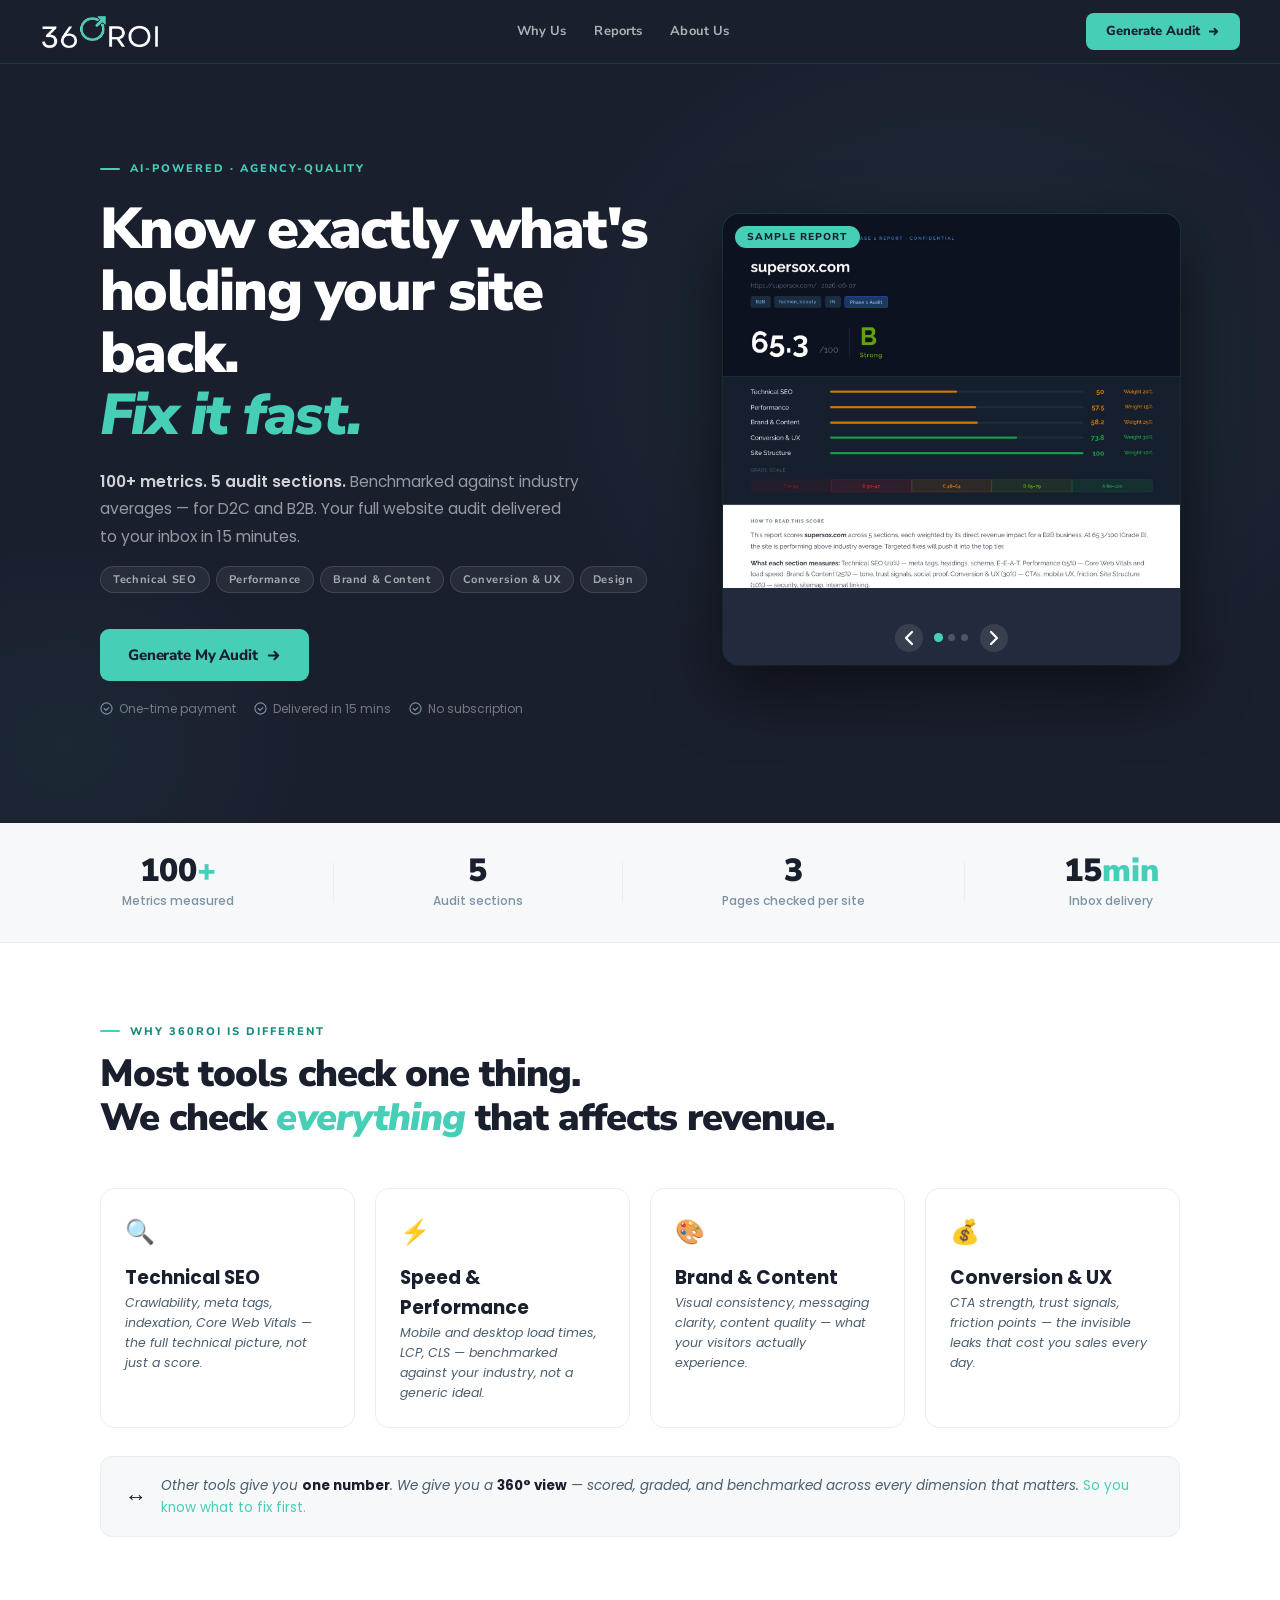
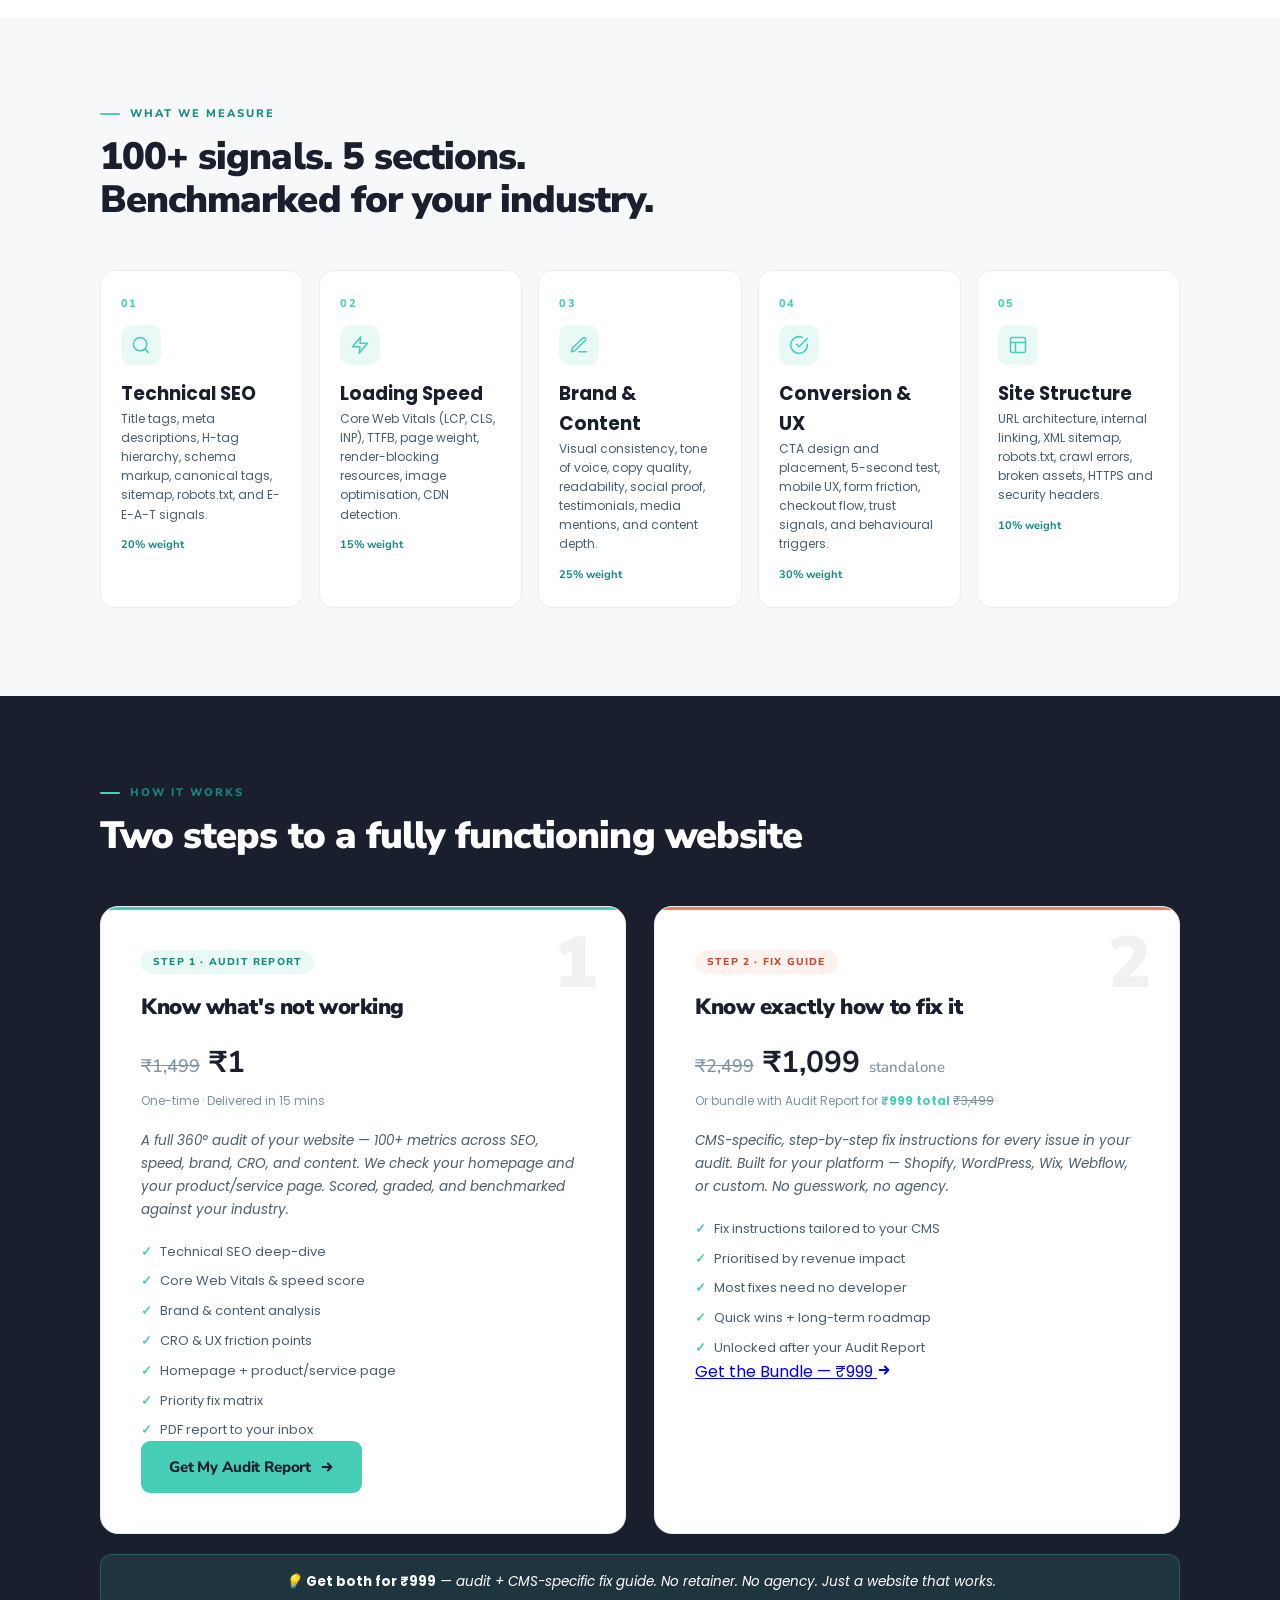
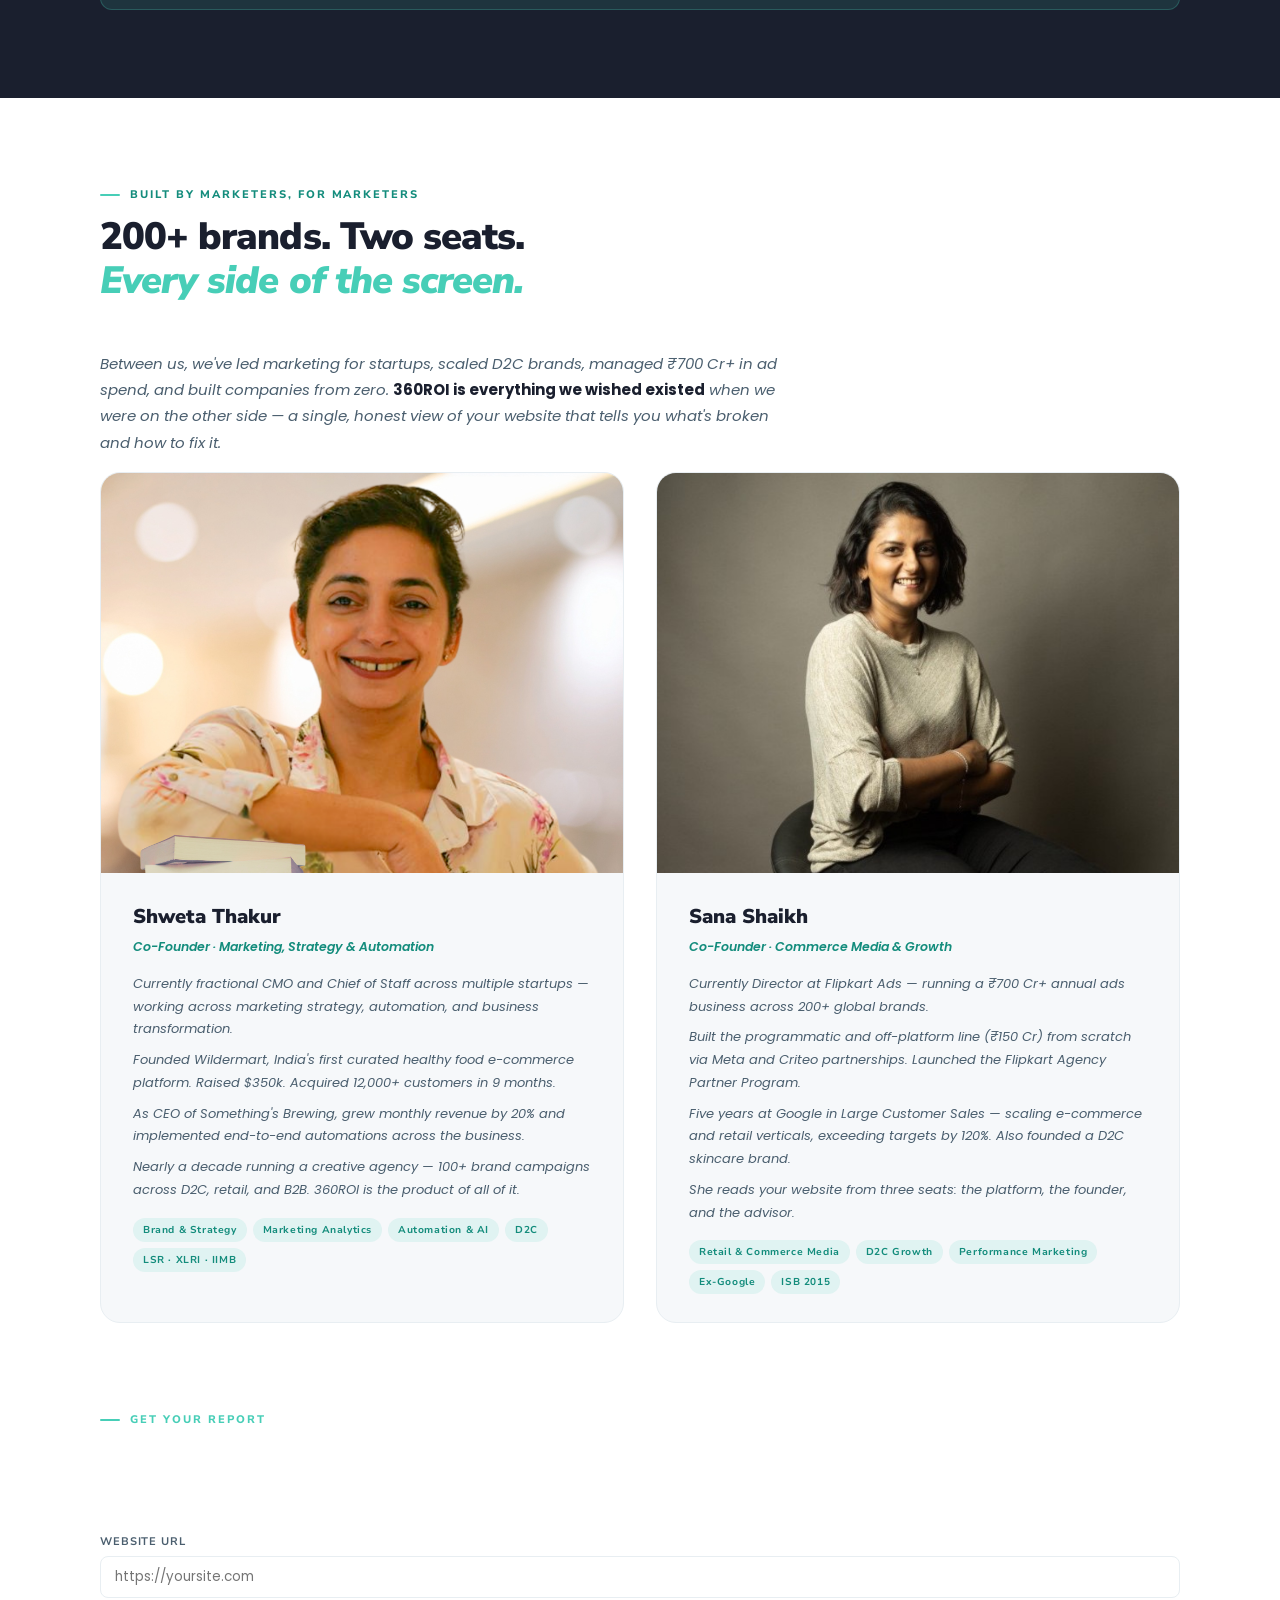
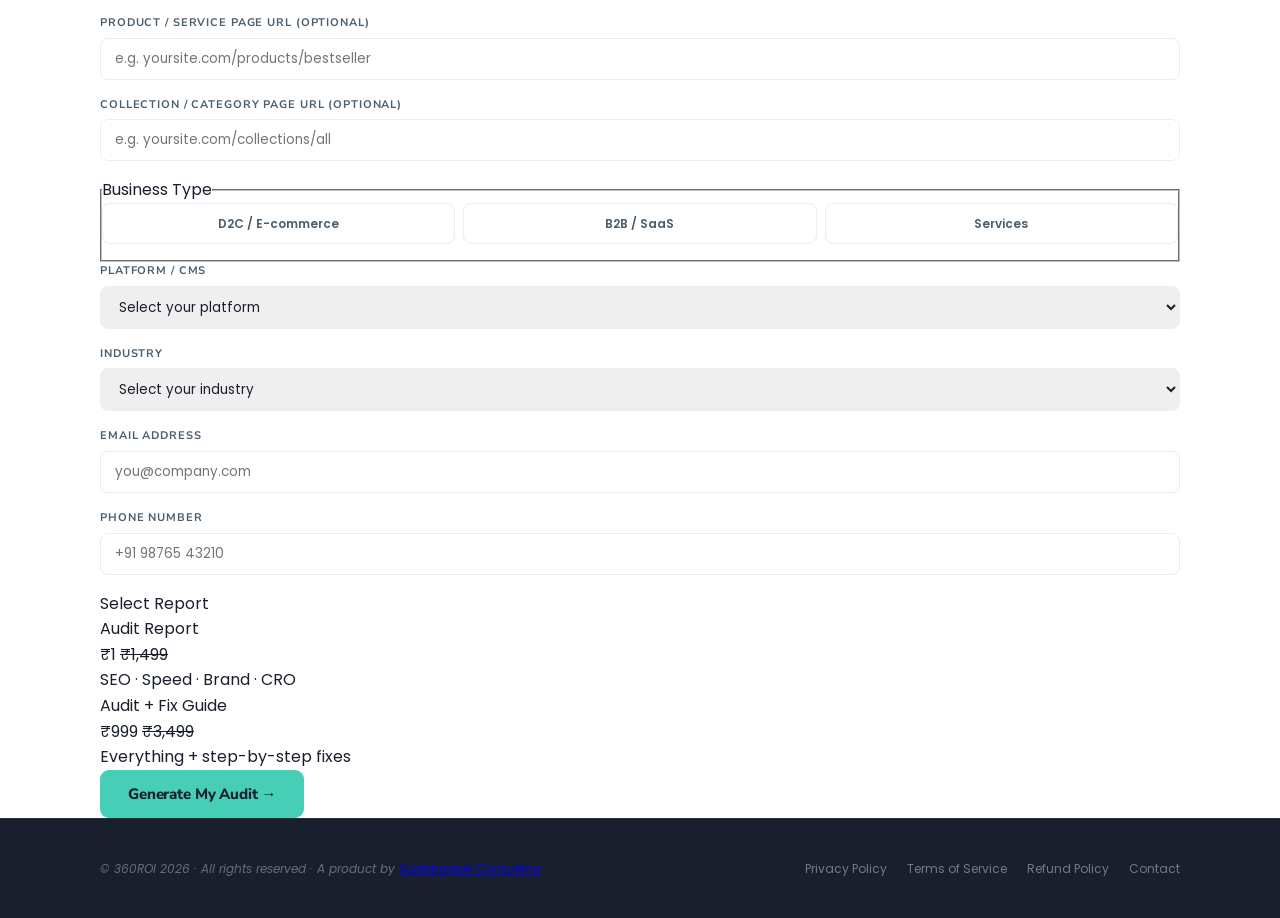
==== index.html @ e92363b5 "new changes" ====
<!DOCTYPE html>
<html lang="en">
<head>
<meta charset="UTF-8">
<meta name="viewport" content="width=device-width, initial-scale=1.0">

<!-- PRIMARY SEO -->
<title>360ROI — AI-Powered Website Audit | SEO, Speed, CRO in 15 Minutes</title>
<meta name="description" content="Get a complete AI-powered website audit in 15 minutes. 100+ metrics across SEO, Core Web Vitals, brand, CRO and content. PDF report delivered to your inbox. From ₹1.">
<meta name="robots" content="index, follow">
<link rel="canonical" href="https://360roi.io/">

<!-- OPEN GRAPH -->
<meta property="og:type" content="website">
<meta property="og:url" content="https://360roi.io/">
<meta property="og:title" content="360ROI — AI-Powered Website Audit in 15 Minutes">
<meta property="og:description" content="100+ metrics. 5 audit sections. PDF report benchmarked against your industry average. Covering SEO, speed, brand, CRO and content. From ₹1.">
<meta property="og:image" content="https://360roi.io/assets/og-image.jpg">
<meta property="og:image:width" content="1200">
<meta property="og:image:height" content="630">
<meta property="og:site_name" content="360ROI">
<meta property="og:locale" content="en_IN">

<!-- TWITTER -->
<meta name="twitter:card" content="summary_large_image">
<meta name="twitter:title" content="360ROI — AI-Powered Website Audit in 15 Minutes">
<meta name="twitter:description" content="100+ metrics. SEO, speed, brand, CRO. PDF report in 15 mins. From ₹1.">
<meta name="twitter:image" content="https://360roi.io/assets/og-image.jpg">

<!-- FAVICON -->
<link rel="icon" type="image/png" href="assets/favicon.png">
<link rel="apple-touch-icon" href="assets/apple-touch-icon.png">

<!-- FONTS — preconnect first, then load -->
<link rel="preconnect" href="https://fonts.googleapis.com">
<link rel="preconnect" href="https://fonts.gstatic.com" crossorigin>
<link rel="preload" as="style" href="https://fonts.googleapis.com/css2?family=Nunito+Sans:wght@400;700;800;900&family=Poppins:wght@400;500;600&display=swap">
<link href="https://fonts.googleapis.com/css2?family=Nunito+Sans:wght@400;700;800;900&family=Poppins:wght@400;500;600&display=swap" rel="stylesheet" media="print" onload="this.media='all'">
<noscript><link href="https://fonts.googleapis.com/css2?family=Nunito+Sans:wght@400;700;800;900&family=Poppins:wght@400;500;600&display=swap" rel="stylesheet"></noscript>

<!-- STYLESHEET -->
<link rel="stylesheet" href="assets/style.css">

<!-- CASHFREE — deferred -->
<script src="https://sdk.cashfree.com/js/v3/cashfree.js" defer></script>

<!-- SCHEMA: Organization -->
<script type="application/ld+json">
{
  "@context": "https://schema.org",
  "@type": "Organization",
  "name": "360ROI",
  "url": "https://360roi.io",
  "logo": "https://360roi.io/assets/logo.png",
  "description": "AI-powered website audit service delivering 100+ metric PDF reports in 15 minutes.",
  "email": "hello@360roi.ai",
  "foundingDate": "2026",
  "founder": [
    {"@type": "Person", "name": "Shweta Thakur"},
    {"@type": "Person", "name": "Sana Shaikh"}
  ],
  "sameAs": []
}
</script>

<!-- SCHEMA: WebSite with SearchAction -->
<script type="application/ld+json">
{
  "@context": "https://schema.org",
  "@type": "WebSite",
  "name": "360ROI",
  "url": "https://360roi.io"
}
</script>

<!-- SCHEMA: Service / Product -->
<script type="application/ld+json">
{
  "@context": "https://schema.org",
  "@type": "Service",
  "name": "360ROI Website Audit",
  "description": "AI-powered website audit covering 100+ metrics across Technical SEO, Core Web Vitals, Brand & Content, Conversion & UX, and Site Structure. PDF report delivered in 15 minutes.",
  "provider": {"@type": "Organization", "name": "360ROI"},
  "areaServed": "IN",
  "offers": [
    {
      "@type": "Offer",
      "name": "Audit Report (R1)",
      "price": "1",
      "priceCurrency": "INR",
      "description": "Full website audit — 100+ metrics, 5 sections, PDF delivered in 15 minutes."
    },
    {
      "@type": "Offer",
      "name": "Audit + Fix Guide Bundle",
      "price": "999",
      "priceCurrency": "INR",
      "description": "Audit Report plus CMS-specific step-by-step fix guide."
    }
  ]
}
</script>

<!-- SCHEMA: FAQ (AEO) -->
<script type="application/ld+json">
{
  "@context": "https://schema.org",
  "@type": "FAQPage",
  "mainEntity": [
    {
      "@type": "Question",
      "name": "What does 360ROI audit check?",
      "acceptedAnswer": {"@type": "Answer", "text": "360ROI checks 100+ metrics across 5 sections: Technical SEO, Loading Speed, Brand & Content, Conversion & UX, and Site Structure. It checks your homepage and optionally your product or category pages."}
    },
    {
      "@type": "Question",
      "name": "How long does the website audit take?",
      "acceptedAnswer": {"@type": "Answer", "text": "Your audit report is delivered to your inbox within 15 minutes of payment."}
    },
    {
      "@type": "Question",
      "name": "What is the difference between the Audit Report and the Fix Guide?",
      "acceptedAnswer": {"@type": "Answer", "text": "The Audit Report (R1) tells you exactly what is wrong and scores your site across 5 sections. The Fix Guide (R2) gives you CMS-specific step-by-step instructions to fix every issue found in your audit."}
    },
    {
      "@type": "Question",
      "name": "Does 360ROI work for Shopify, WordPress, and Wix?",
      "acceptedAnswer": {"@type": "Answer", "text": "Yes. The Fix Guide provides tailored instructions for Shopify, WordPress, Wix, Webflow, and custom CMS platforms."}
    },
    {
      "@type": "Question",
      "name": "Is this a subscription?",
      "acceptedAnswer": {"@type": "Answer", "text": "No. 360ROI is a one-time payment per audit. No subscription, no retainer."}
    }
  ]
}
</script>
</head>
<body>

<div id="main-site">

  <!-- NAV -->
  <nav class="nav" role="navigation" aria-label="Main navigation">
    <button class="nav-burger" id="navBurger" aria-label="Open menu" aria-expanded="false" aria-controls="mobileMenu">
      <span></span><span></span><span></span>
    </button>
    <a href="/" class="nav-logo" aria-label="360ROI home">
      <img src="assets/logo.png" alt="360ROI" width="120" height="32" loading="eager">
    </a>
    <div class="nav-links" role="list">
      <a href="#why-different" role="listitem">Why Us</a>
      <a href="#how-it-works" role="listitem">Reports</a>
      <a href="#about" role="listitem">About Us</a>
    </div>
    <div class="nav-right">
      <a href="#audit-form" class="nav-cta">Generate Audit
        <svg width="13" height="13" viewBox="0 0 14 14" fill="none" aria-hidden="true"><path d="M3 7H11M8 4L11 7L8 10" stroke="currentColor" stroke-width="2" stroke-linecap="round" stroke-linejoin="round"/></svg>
      </a>
    </div>
  </nav>

  <!-- MOBILE MENU -->
  <div class="nav-mobile-menu" id="mobileMenu" role="dialog" aria-label="Mobile navigation" aria-hidden="true">
    <button class="mobile-menu-close" onclick="closeMobileMenu()" aria-label="Close menu">×</button>
    <a href="#why-different" onclick="closeMobileMenu()">Why Us</a>
    <a href="#how-it-works" onclick="closeMobileMenu()">Reports</a>
    <a href="#about" onclick="closeMobileMenu()">About Us</a>
    <a href="#audit-form" onclick="closeMobileMenu()" class="mobile-menu-cta">Generate Audit →</a>
  </div>

  <!-- HERO -->
  <section class="hero-wrap" aria-labelledby="hero-heading">
    <div class="hero">
      <div>
        <div class="hero-eyebrow">AI-Powered · Agency-Quality</div>
        <h1 id="hero-heading">Know exactly what's<br>holding your site back.<br><em>Fix it fast.</em></h1>
        <p class="hero-sub"><strong>100+ metrics. 5 audit sections.</strong> Benchmarked against industry averages — for D2C and B2B. Your full website audit delivered to your inbox in 15 minutes.</p>
        <div class="hero-metrics" aria-label="Audit sections covered">
          <span class="hm-pill">Technical SEO</span>
          <span class="hm-pill">Performance</span>
          <span class="hm-pill">Brand &amp; Content</span>
          <span class="hm-pill">Conversion &amp; UX</span>
          <span class="hm-pill">Design</span>
        </div>
        <a href="#audit-form" class="btn-primary">
          Generate My Audit
          <svg width="15" height="15" viewBox="0 0 16 16" fill="none" aria-hidden="true"><path d="M3 8H13M9 4L13 8L9 12" stroke="currentColor" stroke-width="2.2" stroke-linecap="round" stroke-linejoin="round"/></svg>
        </a>
        <div class="hero-trust" aria-label="Trust signals">
          <span class="ht-item">
            <svg width="13" height="13" viewBox="0 0 14 14" fill="none" aria-hidden="true"><circle cx="7" cy="7" r="6" stroke="#7d92a4" stroke-width="1.2"/><path d="M4.5 7l2 2 3-3" stroke="#7d92a4" stroke-width="1.2" stroke-linecap="round" stroke-linejoin="round"/></svg>
            One-time payment
          </span>
          <span class="ht-item">
            <svg width="13" height="13" viewBox="0 0 14 14" fill="none" aria-hidden="true"><circle cx="7" cy="7" r="6" stroke="#7d92a4" stroke-width="1.2"/><path d="M4.5 7l2 2 3-3" stroke="#7d92a4" stroke-width="1.2" stroke-linecap="round" stroke-linejoin="round"/></svg>
            Delivered in 15 mins
          </span>
          <span class="ht-item">
            <svg width="13" height="13" viewBox="0 0 14 14" fill="none" aria-hidden="true"><circle cx="7" cy="7" r="6" stroke="#7d92a4" stroke-width="1.2"/><path d="M4.5 7l2 2 3-3" stroke="#7d92a4" stroke-width="1.2" stroke-linecap="round" stroke-linejoin="round"/></svg>
            No subscription
          </span>
        </div>
      </div>

      <!-- REPORT SCREENSHOTS SLIDER -->
      <div class="rpt-slider-wrap" role="region" aria-label="Sample report preview">
        <div class="rpt-badge-float">Sample Report</div>
        <div class="rpt-slider" id="rptSlider">
          <div class="rpt-slide active">
            <img src="assets/report-cover.jpg" alt="Sample report cover showing overall score and grade" width="480" height="340" loading="eager">
          </div>
          <div class="rpt-slide">
            <img src="assets/report-summary.jpg" alt="Executive summary showing top priority fixes" width="480" height="340" loading="lazy">
          </div>
          <div class="rpt-slide">
            <img src="assets/report-perf.jpg" alt="Performance section showing Core Web Vitals breakdown" width="480" height="340" loading="lazy">
          </div>
        </div>
        <div class="rpt-controls">
          <button class="rpt-arrow" id="rptPrev" aria-label="Previous slide">
            <svg width="10" height="16" viewBox="0 0 10 16" fill="none" aria-hidden="true"><path d="M8 2L2 8L8 14" stroke="currentColor" stroke-width="2.2" stroke-linecap="round" stroke-linejoin="round"/></svg>
          </button>
          <div class="rpt-dots" role="tablist" aria-label="Slide navigation">
            <button class="rpt-dot-btn active" data-slide="0" role="tab" aria-selected="true" aria-label="Slide 1"></button>
            <button class="rpt-dot-btn" data-slide="1" role="tab" aria-selected="false" aria-label="Slide 2"></button>
            <button class="rpt-dot-btn" data-slide="2" role="tab" aria-selected="false" aria-label="Slide 3"></button>
          </div>
          <button class="rpt-arrow" id="rptNext" aria-label="Next slide">
            <svg width="10" height="16" viewBox="0 0 10 16" fill="none" aria-hidden="true"><path d="M2 2L8 8L2 14" stroke="currentColor" stroke-width="2.2" stroke-linecap="round" stroke-linejoin="round"/></svg>
          </button>
        </div>
      </div>
    </div>
  </section>

  <!-- STATS BAR -->
  <div class="stats-bar" role="region" aria-label="Key stats">
    <div class="stats-inner">
      <div class="stat-item"><div class="stat-num">100<span>+</span></div><div class="stat-label">Metrics measured</div></div>
      <div class="stat-div" aria-hidden="true"></div>
      <div class="stat-item"><div class="stat-num">5</div><div class="stat-label">Audit sections</div></div>
      <div class="stat-div" aria-hidden="true"></div>
      <div class="stat-item"><div class="stat-num">3</div><div class="stat-label">Pages checked per site</div></div>
      <div class="stat-div" aria-hidden="true"></div>
      <div class="stat-item"><div class="stat-num">15<span>min</span></div><div class="stat-label">Inbox delivery</div></div>
    </div>
  </div>

  <!-- WHY DIFFERENT -->
  <section class="why-section" id="why-different" aria-labelledby="why-heading">
    <div class="wrap">
      <div class="eyebrow">Why 360ROI is different</div>
      <h2 class="sec-h" id="why-heading">Most tools check one thing.<br>We check <em>everything</em> that affects revenue.</h2>
      <div class="why-grid">
        <div class="why-card">
          <div class="why-icon" aria-hidden="true">🔍</div>
          <h3>Technical SEO</h3>
          <p>Crawlability, meta tags, indexation, Core Web Vitals — the full technical picture, not just a score.</p>
        </div>
        <div class="why-card">
          <div class="why-icon" aria-hidden="true">⚡</div>
          <h3>Speed &amp; Performance</h3>
          <p>Mobile and desktop load times, LCP, CLS — benchmarked against your industry, not a generic ideal.</p>
        </div>
        <div class="why-card">
          <div class="why-icon" aria-hidden="true">🎨</div>
          <h3>Brand &amp; Content</h3>
          <p>Visual consistency, messaging clarity, content quality — what your visitors actually experience.</p>
        </div>
        <div class="why-card">
          <div class="why-icon" aria-hidden="true">💰</div>
          <h3>Conversion &amp; UX</h3>
          <p>CTA strength, trust signals, friction points — the invisible leaks that cost you sales every day.</p>
        </div>
      </div>
      <div class="why-vs">
        <span aria-hidden="true" style="font-size:22px;flex-shrink:0;">↔</span>
        <p>Other tools give you <strong>one number</strong>. We give you a <strong>360° view</strong> — scored, graded, and benchmarked across every dimension that matters. <span class="teal">So you know what to fix first.</span></p>
      </div>
    </div>
  </section>

  <!-- 5 SECTIONS -->
  <section class="sections-wrap" aria-labelledby="sections-heading">
    <div class="wrap">
      <div class="eyebrow">What we measure</div>
      <h2 class="sec-h" id="sections-heading">100+ signals. 5 sections.<br>Benchmarked for your industry.</h2>
      <div class="sections-grid">
        <div class="sec-card">
          <div class="sec-num" aria-hidden="true">01</div>
          <div class="sec-icon" aria-hidden="true">
            <svg width="20" height="20" viewBox="0 0 24 24" fill="none" stroke="#47CEB7" stroke-width="1.8" stroke-linecap="round" stroke-linejoin="round"><circle cx="11" cy="11" r="8"/><path d="m21 21-4.35-4.35"/></svg>
          </div>
          <h3>Technical SEO</h3>
          <p>Title tags, meta descriptions, H-tag hierarchy, schema markup, canonical tags, sitemap, robots.txt, and E-E-A-T signals.</p>
          <div class="sec-pts">20% weight</div>
        </div>
        <div class="sec-card">
          <div class="sec-num" aria-hidden="true">02</div>
          <div class="sec-icon" aria-hidden="true">
            <svg width="20" height="20" viewBox="0 0 24 24" fill="none" stroke="#47CEB7" stroke-width="1.8" stroke-linecap="round" stroke-linejoin="round"><path d="M13 2L3 14h9l-1 8 10-12h-9l1-8z"/></svg>
          </div>
          <h3>Loading Speed</h3>
          <p>Core Web Vitals (LCP, CLS, INP), TTFB, page weight, render-blocking resources, image optimisation, CDN detection.</p>
          <div class="sec-pts">15% weight</div>
        </div>
        <div class="sec-card">
          <div class="sec-num" aria-hidden="true">03</div>
          <div class="sec-icon" aria-hidden="true">
            <svg width="20" height="20" viewBox="0 0 24 24" fill="none" stroke="#47CEB7" stroke-width="1.8" stroke-linecap="round" stroke-linejoin="round"><path d="M12 20h9"/><path d="M16.5 3.5a2.121 2.121 0 0 1 3 3L7 19l-4 1 1-4L16.5 3.5z"/></svg>
          </div>
          <h3>Brand &amp; Content</h3>
          <p>Visual consistency, tone of voice, copy quality, readability, social proof, testimonials, media mentions, and content depth.</p>
          <div class="sec-pts">25% weight</div>
        </div>
        <div class="sec-card">
          <div class="sec-num" aria-hidden="true">04</div>
          <div class="sec-icon" aria-hidden="true">
            <svg width="20" height="20" viewBox="0 0 24 24" fill="none" stroke="#47CEB7" stroke-width="1.8" stroke-linecap="round" stroke-linejoin="round"><path d="M22 11.08V12a10 10 0 1 1-5.93-9.14"/><polyline points="22 4 12 14.01 9 11.01"/></svg>
          </div>
          <h3>Conversion &amp; UX</h3>
          <p>CTA design and placement, 5-second test, mobile UX, form friction, checkout flow, trust signals, and behavioural triggers.</p>
          <div class="sec-pts">30% weight</div>
        </div>
        <div class="sec-card">
          <div class="sec-num" aria-hidden="true">05</div>
          <div class="sec-icon" aria-hidden="true">
            <svg width="20" height="20" viewBox="0 0 24 24" fill="none" stroke="#47CEB7" stroke-width="1.8" stroke-linecap="round" stroke-linejoin="round"><rect x="3" y="3" width="18" height="18" rx="2"/><path d="M3 9h18M9 21V9"/></svg>
          </div>
          <h3>Site Structure</h3>
          <p>URL architecture, internal linking, XML sitemap, robots.txt, crawl errors, broken assets, HTTPS and security headers.</p>
          <div class="sec-pts">10% weight</div>
        </div>
      </div>
    </div>
  </section>

  <!-- HOW IT WORKS / TWO REPORTS -->
  <section class="steps-section" id="how-it-works" aria-labelledby="steps-heading">
    <div class="wrap">
      <div class="eyebrow">How it works</div>
      <h2 class="sec-h-white" id="steps-heading">Two steps to a fully functioning website</h2>
      <div class="steps-grid">

        <!-- STEP 1 -->
        <div class="step-card s1">
          <div class="step-num" aria-hidden="true">1</div>
          <div class="step-badge s1">Step 1 · Audit Report</div>
          <h3>Know what's not working</h3>
          <div class="step-price"><s style="color:var(--g400);font-size:18px;font-weight:500;">₹1,499</s> <strong>₹1</strong></div>
          <div class="step-price-note">One-time · Delivered in 15 mins</div>
          <p class="step-desc">A full 360° audit of your website — 100+ metrics across SEO, speed, brand, CRO, and content. We check your homepage <em>and</em> your product/service page. Scored, graded, and benchmarked against your industry.</p>
          <ul class="step-features">
            <li>Technical SEO deep-dive</li>
            <li>Core Web Vitals &amp; speed score</li>
            <li>Brand &amp; content analysis</li>
            <li>CRO &amp; UX friction points</li>
            <li>Homepage + product/service page</li>
            <li>Priority fix matrix</li>
            <li>PDF report to your inbox</li>
          </ul>
          <a href="#audit-form" class="btn-primary step-cta">Get My Audit Report
            <svg width="14" height="14" viewBox="0 0 16 16" fill="none" aria-hidden="true"><path d="M3 8H13M9 4L13 8L9 12" stroke="currentColor" stroke-width="2.2" stroke-linecap="round" stroke-linejoin="round"/></svg>
          </a>
        </div>

        <!-- STEP 2 -->
        <div class="step-card s2">
          <div class="step-num" aria-hidden="true">2</div>
          <div class="step-badge s2">Step 2 · Fix Guide</div>
          <h3>Know exactly how to fix it</h3>
          <div class="step-price"><s style="color:var(--g400);font-size:18px;font-weight:500;">₹2,499</s> <strong>₹1,099</strong> <span style="font-size:15px;font-weight:500;color:var(--g400);">standalone</span></div>
          <div class="step-price-note">Or bundle with Audit Report for <strong style="color:var(--teal);">₹999 total</strong> <s style="color:var(--g400);">₹3,499</s></div>
          <p class="step-desc">CMS-specific, step-by-step fix instructions for every issue in your audit. Built for your platform — Shopify, WordPress, Wix, Webflow, or custom. No guesswork, no agency.</p>
          <ul class="step-features">
            <li>Fix instructions tailored to your CMS</li>
            <li>Prioritised by revenue impact</li>
            <li>Most fixes need no developer</li>
            <li>Quick wins + long-term roadmap</li>
            <li>Unlocked after your Audit Report</li>
          </ul>
          <a href="#audit-form" class="btn-secondary step-cta">Get the Bundle — ₹999
            <svg width="14" height="14" viewBox="0 0 16 16" fill="none" aria-hidden="true"><path d="M3 8H13M9 4L13 8L9 12" stroke="currentColor" stroke-width="2.2" stroke-linecap="round" stroke-linejoin="round"/></svg>
          </a>
        </div>

      </div>
      <div class="combo-note">
        💡 <strong>Get both for ₹999</strong> — audit + CMS-specific fix guide. No retainer. No agency. <em>Just a website that works.</em>
      </div>
    </div>
  </section>

  <!-- ABOUT -->
  <section class="about-section" id="about" aria-labelledby="about-heading">
    <div class="wrap">
      <div class="eyebrow">Built by marketers, for marketers</div>
      <h2 class="sec-h" id="about-heading">200+ brands. Two seats.<br><em>Every side of the screen.</em></h2>
      <p class="founders-intro">Between us, we've led marketing for startups, scaled D2C brands, managed ₹700 Cr+ in ad spend, and built companies from zero. <strong>360ROI is everything we wished existed</strong> when we were on the other side — a single, honest view of your website that tells you what's broken and how to fix it.</p>
      <div class="founders-grid">

        <div class="founder-card" itemscope itemtype="https://schema.org/Person">
          <div class="founder-photo-wrap">
            <img class="founder-photo" src="assets/shweta.png" alt="Shweta Thakur, Co-Founder of 360ROI" width="80" height="80" loading="lazy" itemprop="image">
          </div>
          <div class="founder-body">
            <div class="founder-name" itemprop="name">Shweta Thakur</div>
            <div class="founder-title" itemprop="jobTitle">Co-Founder · Marketing, Strategy &amp; Automation</div>
            <div class="founder-bio">
              <p>Currently fractional CMO and Chief of Staff across multiple startups — working across marketing strategy, automation, and business transformation.</p>
              <p>Founded Wildermart, India's first curated healthy food e-commerce platform. Raised $350k. Acquired 12,000+ customers in 9 months.</p>
              <p>As CEO of Something's Brewing, grew monthly revenue by 20% and implemented end-to-end automations across the business.</p>
              <p>Nearly a decade running a creative agency — 100+ brand campaigns across D2C, retail, and B2B. <em>360ROI is the product of all of it.</em></p>
            </div>
            <div class="founder-tags">
              <span class="f-tag">Brand &amp; Strategy</span>
              <span class="f-tag">Marketing Analytics</span>
              <span class="f-tag">Automation &amp; AI</span>
              <span class="f-tag">D2C</span>
              <span class="f-tag">LSR · XLRI · IIMB</span>
            </div>
          </div>
        </div>

        <div class="founder-card" itemscope itemtype="https://schema.org/Person">
          <div class="founder-photo-wrap">
            <img class="founder-photo" src="assets/sana-photo.png" alt="Sana Shaikh, Co-Founder of 360ROI" width="80" height="80" loading="lazy" itemprop="image">
          </div>
          <div class="founder-body">
            <div class="founder-name" itemprop="name">Sana Shaikh</div>
            <div class="founder-title" itemprop="jobTitle">Co-Founder · Commerce Media &amp; Growth</div>
            <div class="founder-bio">
              <p>Currently Director at Flipkart Ads — running a ₹700 Cr+ annual ads business across 200+ global brands.</p>
              <p>Built the programmatic and off-platform line (₹150 Cr) from scratch via Meta and Criteo partnerships. Launched the Flipkart Agency Partner Program.</p>
              <p>Five years at Google in Large Customer Sales — scaling e-commerce and retail verticals, exceeding targets by 120%. Also founded a D2C skincare brand.</p>
              <p><em>She reads your website from three seats: the platform, the founder, and the advisor.</em></p>
            </div>
            <div class="founder-tags">
              <span class="f-tag">Retail &amp; Commerce Media</span>
              <span class="f-tag">D2C Growth</span>
              <span class="f-tag">Performance Marketing</span>
              <span class="f-tag">Ex-Google</span>
              <span class="f-tag">ISB 2015</span>
            </div>
          </div>
        </div>

      </div>
    </div>
  </section>

  <!-- AUDIT FORM -->
  <section id="audit-form" class="form-section" aria-labelledby="form-heading">
    <div class="wrap">
      <div class="eyebrow" style="color:var(--teal);">Get your report</div>
      <h2 class="sec-h" id="form-heading" style="color:var(--white);">Ready to see what's holding you back?</h2>
      <div class="form-wrap">
        <form id="main-form" novalidate aria-label="Audit request form">

          <div class="form-row">
            <label for="f-url">Website URL</label>
            <input type="url" id="f-url" name="url" placeholder="https://yoursite.com" required autocomplete="url">
          </div>

          <div class="form-row">
            <label for="f-pdp">Product / Service Page URL <span class="optional">(optional)</span></label>
            <input type="url" id="f-pdp" name="pdp_url" placeholder="e.g. yoursite.com/products/bestseller" autocomplete="off">
          </div>

          <div class="form-row">
            <label for="f-collection">Collection / Category Page URL <span class="optional">(optional)</span></label>
            <input type="url" id="f-collection" name="collection_url" placeholder="e.g. yoursite.com/collections/all" autocomplete="off">
          </div>

          <!-- BUSINESS TYPE -->
          <fieldset class="btype-fieldset">
            <legend>Business Type</legend>
            <div class="btype-row" role="group" aria-label="Select business type">
              <div class="btype-opt" data-value="d2c_product" tabindex="0" role="radio" aria-checked="false">D2C / E-commerce</div>
              <div class="btype-opt" data-value="b2b" tabindex="0" role="radio" aria-checked="false">B2B / SaaS</div>
              <div class="btype-opt" data-value="b2c_service" tabindex="0" role="radio" aria-checked="false">Services</div>
            </div>
          </fieldset>

          <div class="form-row">
            <label for="f-cms">Platform / CMS</label>
            <select id="f-cms" name="cms_platform" required>
              <option value="">Select your platform</option>
              <option value="shopify">Shopify</option>
              <option value="wordpress">WordPress</option>
              <option value="wix">Wix</option>
              <option value="webflow">Webflow</option>
              <option value="other">Custom / Other</option>
            </select>
          </div>

          <div class="form-row">
            <label for="f-industry">Industry</label>
            <select id="f-industry" name="industry" required>
              <option value="">Select your industry</option>
              <option>Fashion &amp; Apparel</option>
              <option>Beauty &amp; Wellness</option>
              <option>Food &amp; Beverage</option>
              <option>Home &amp; Lifestyle</option>
              <option>Tech / SaaS</option>
              <option>Professional Services</option>
              <option>Healthcare</option>
              <option>Other</option>
            </select>
          </div>

          <div class="form-row">
            <label for="f-email">Email Address</label>
            <input type="email" id="f-email" name="email" placeholder="you@company.com" required autocomplete="email">
          </div>

          <div class="form-row">
  <label for="f-phone">Phone Number</label>
  <input type="tel" id="f-phone" name="phone" placeholder="+91 98765 43210" required autocomplete="tel">
</div>

          <!-- PRODUCT SELECTION -->
          <div class="product-select-wrap">
            <label class="product-select-label">Select Report</label>
            <div class="product-opts" role="group" aria-label="Select report type">
              <div class="product-opt active" data-product="r1" tabindex="0" role="radio" aria-checked="true">
                <div class="prod-label">Audit Report</div>
                <div class="prod-price">₹1 <s>₹1,499</s></div>
                <div class="prod-desc">SEO · Speed · Brand · CRO</div>
              </div>
              <div class="product-opt" data-product="bundle" tabindex="0" role="radio" aria-checked="false">
                <div class="prod-label">Audit + Fix Guide</div>
                <div class="prod-price">₹999 <s>₹3,499</s></div>
                <div class="prod-desc">Everything + step-by-step fixes</div>
              </div>
            </div>
          </div>

          <button type="submit" id="submit-btn" class="btn-primary btn-full">
            Generate My Audit →
          </button>

          <div id="statusBar" class="status-bar" role="status" aria-live="polite">
            <span id="statusDot" class="status-dot"></span>
            <span id="statusText"></span>
          </div>

        </form>
      </div>
    </div>
  </section>

  <!-- FOOTER -->
  <footer class="footer" role="contentinfo">
    <div class="footer-inner">
      <p class="footer-copy">© 360ROI 2026 · All rights reserved · A product by <a href="https://scaletopeak.com" rel="noopener">Scaletopeak Consulting</a></p>
      <nav class="footer-links" aria-label="Footer navigation">
        <a href="#" onclick="showLegal('privacy');return false;">Privacy Policy</a>
        <a href="#" onclick="showLegal('terms');return false;">Terms of Service</a>
        <a href="#" onclick="showLegal('refund');return false;">Refund Policy</a>
        <a href="mailto:hello@360roi.ai">Contact</a>
      </nav>
    </div>
  </footer>

</div><!-- /main-site -->

<!-- LEGAL WRAP -->
<div id="legal-wrap" style="display:none;background:var(--white);min-height:100vh;">
  <nav class="nav" aria-label="Legal page navigation">
    <a href="#" class="nav-logo" onclick="hideLegal();return false;" aria-label="Back to 360ROI home">
      <img src="assets/logo.png" alt="360ROI" width="120" height="32" loading="lazy">
    </a>
  </nav>

  <div id="page-privacy" class="legal-page">
    <div class="wrap">
      <button class="legal-back" onclick="hideLegal()">← Back to home</button>
      <h1>Privacy Policy</h1>
      <p class="updated">Last updated: June 2026</p>
      <p>360ROI ("we", "us", "our") is operated by Scaletopeak Consulting. This policy explains how we collect, use, and protect your information when you use our website audit service.</p>
      <h2>Information We Collect</h2>
      <p>When you purchase an audit, we collect: your website URL, business type, CMS/platform, industry, and email address. Payment information is processed securely by Cashfree — we do not store card details.</p>
      <h2>How We Use Your Information</h2>
      <ul>
        <li>To perform the website audit you have paid for</li>
        <li>To deliver your audit report to your email address</li>
        <li>To send follow-up emails about your report, including Fix Guide upgrade information</li>
        <li>To improve our audit models and benchmarking data (anonymised)</li>
      </ul>
      <h2>Data Storage</h2>
      <p>Audit data and reports are stored securely on Supabase infrastructure. We retain audit records for 12 months. You may request deletion at any time by emailing us.</p>
      <h2>Third-Party Services</h2>
      <p>We use: Google PageSpeed Insights API, Firecrawl, ScreenshotOne, Cashfree, and Gmail. Each operates under its own privacy policy.</p>
      <h2>Cookies</h2>
      <p>We use minimal cookies for session management. We do not use advertising or tracking cookies.</p>
      <h2>Your Rights</h2>
      <p>You have the right to access, correct, or delete your personal data. Contact us at <a href="mailto:hello@360roi.ai" style="color:var(--teal-dk);">hello@360roi.ai</a>.</p>
      <h2>Contact</h2>
      <p>Scaletopeak Consulting · hello@360roi.ai</p>
    </div>
  </div>

  <div id="page-terms" class="legal-page">
    <div class="wrap">
      <button class="legal-back" onclick="hideLegal()">← Back to home</button>
      <h1>Terms of Service</h1>
      <p class="updated">Last updated: June 2026</p>
      <p>By purchasing a 360ROI audit report, you agree to the following terms.</p>
      <h2>The Service</h2>
      <p>360ROI provides automated AI-powered website audit reports and optional implementation guides. Reports are advisory in nature.</p>
      <h2>Payment</h2>
      <p>All payments are one-time and processed via Cashfree in Indian Rupees (₹). The Fix Guide is a separate purchase available after receiving your Audit Report.</p>
      <h2>Delivery</h2>
      <p>Reports are typically delivered within 15 minutes of payment. In exceptional cases, delivery may take up to 60 minutes. Contact hello@360roi.ai if you haven't received your report within 60 minutes.</p>
      <h2>Acceptable Use</h2>
      <p>You may only submit URLs for websites you own or have explicit permission to audit. Reports are for your internal business use only.</p>
      <h2>Limitations</h2>
      <p>We cannot audit password-protected, geo-blocked, or crawler-blocking sites. No refund is issued for these technical limitations.</p>
      <h2>Intellectual Property</h2>
      <p>The 360ROI methodology, scoring framework, and report templates are proprietary to Scaletopeak Consulting.</p>
      <h2>Governing Law</h2>
      <p>These terms are governed by the laws of India. Disputes are subject to the jurisdiction of courts in Bengaluru, Karnataka.</p>
      <h2>Contact</h2>
      <p>Scaletopeak Consulting · hello@360roi.ai</p>
    </div>
  </div>

  <div id="page-refund" class="legal-page">
    <div class="wrap">
      <button class="legal-back" onclick="hideLegal()">← Back to home</button>
      <h1>Refund Policy</h1>
      <p class="updated">Last updated: June 2026</p>
      <h2>Eligible for Refund</h2>
      <ul>
        <li>Report not delivered within 60 minutes after contacting support</li>
        <li>Audit failed due to a technical error on our side</li>
        <li>Duplicate payment charged in error</li>
      </ul>
      <h2>Not Eligible for Refund</h2>
      <ul>
        <li>Disagreement with findings or scores</li>
        <li>Website was inaccessible or blocked crawlers at time of audit</li>
        <li>Incorrect URL submitted</li>
        <li>More than 7 days since purchase</li>
      </ul>
      <h2>How to Request</h2>
      <p>Email hello@360roi.ai within 7 days of purchase with your order ID and reason. Approved refunds are processed within 5–7 business days.</p>
      <h2>Contact</h2>
      <p>Scaletopeak Consulting · hello@360roi.ai</p>
    </div>
  </div>
</div><!-- /legal-wrap -->

<!-- THANK YOU STATE (shown after payment) -->
<div id="thankyou-wrap" style="display:none;background:var(--navy);min-height:100vh;display:none;align-items:center;justify-content:center;">
  <div class="thankyou-box">
    <div class="thankyou-icon" aria-hidden="true">✅</div>
    <h2>Payment confirmed!</h2>
    <p>Your audit report will arrive at<br><strong id="ty-email"></strong><br>within 15 minutes.</p>
    <a href="/" class="btn-primary" style="margin-top:28px;">← Back to home</a>
  </div>
</div>

<script src="assets/script.js" defer></script>
</body>
</html>
---- assets/style.css ----
/* ── ROOT TOKENS ── */
:root {
  --navy:    #1A1F2E;
  --navy-2:  #222b3d;
  --navy-3:  #2d3650;
  --teal:    #47CEB7;
  --teal-dk: #138c7c;
  --teal-lo: rgba(71,206,183,0.12);
  --coral:   #FF7A5C;
  --mist:    #F6F8FA;
  --white:   #ffffff;
  --g100:    #e8eef2;
  --g300:    #c4ced6;
  --g400:    #7d92a4;
  --g600:    #4a5e6e;
  --pos:     #1FA971;
  --caut:    #F5A524;
  --crit:    #E54B4D;
}

*,*::before,*::after { box-sizing: border-box; margin: 0; padding: 0; }
html { scroll-behavior: smooth; }
body {
  font-family: 'Poppins', sans-serif;
  background: var(--white);
  color: var(--navy);
  line-height: 1.6;
  -webkit-font-smoothing: antialiased;
}

/* ── MOBILE NAV ── */

.nav-burger { display: none; }
.nav-mobile-menu {
  display: none;
  flex-direction: column;
  background: var(--navy);
  border-top: 1px solid rgba(71,206,183,0.15);
  padding: 8px 20px 20px;
  gap: 0;
  position: sticky;
  top: 56px;
  z-index: 199;
}
.nav-mobile-menu.open { display: flex; }
.nav-mobile-menu a {
  font-family: "Nunito Sans", sans-serif;
  font-size: 16px; font-weight: 700;
  color: rgba(255,255,255,0.8);
  text-decoration: none;
  padding: 14px 0;
  border-bottom: 1px solid rgba(255,255,255,0.07);
}
.nav-mobile-menu a:last-child { border-bottom: none; }
.mobile-menu-close {
  align-self: flex-end; background: none; border: none;
  color: rgba(255,255,255,0.4); font-size: 28px; cursor: pointer;
  padding: 8px 0 4px; line-height: 1;
}
.mobile-menu-close {
  align-self: flex-end; background: none; border: none;
  color: rgba(255,255,255,0.5); font-size: 28px; cursor: pointer;
  padding: 0; line-height: 1; margin-bottom: 8px;
}

/* ── UTILS ── */
.wrap { max-width: 1160px; margin: 0 auto; padding: 0 40px; }

.eyebrow {
  font-family: 'Nunito Sans', sans-serif;
  font-size: 11px; font-weight: 800; letter-spacing: 0.18em;
  text-transform: uppercase; color: var(--teal-dk);
  display: flex; align-items: center; gap: 10px; margin-bottom: 12px;
}
.eyebrow::before { content: ''; width: 20px; height: 2px; background: var(--teal); border-radius: 2px; flex-shrink: 0; }

.sec-h {
  font-family: 'Nunito Sans', sans-serif;
  font-size: clamp(26px, 3vw, 38px); font-weight: 900;
  letter-spacing: -0.025em; color: var(--navy); margin-bottom: 48px; line-height: 1.15;
}
.sec-h-white {
  font-family: 'Nunito Sans', sans-serif;
  font-size: clamp(26px, 3vw, 38px); font-weight: 900;
  letter-spacing: -0.025em; color: var(--white); margin-bottom: 48px; line-height: 1.15;
}
.sec-h em { color: var(--teal); font-style: italic; }
.teal { color: var(--teal); }

/* ── EARLY BIRD STRIP ── */
.earlybird-strip {
  background: linear-gradient(90deg, #0d3530 0%, #1a5c50 100%);
  padding: 10px 40px;
  display: flex; align-items: center; justify-content: center; gap: 16px;
  position: relative; z-index: 300;
}
.eb-text {
  font-family: 'Nunito Sans', sans-serif;
  font-size: 13px; font-weight: 700; color: rgba(255,255,255,0.9);
}
.eb-text strong { color: var(--teal); }
.eb-btn {
  font-family: 'Nunito Sans', sans-serif;
  font-size: 12px; font-weight: 800;
  background: var(--teal); color: var(--navy);
  padding: 6px 18px; border-radius: 100px;
  border: none; cursor: pointer; white-space: nowrap; letter-spacing: 0.04em;
  transition: background 0.15s;
}
.eb-btn:hover { background: #5ddec9; }
.eb-close {
  color: rgba(255,255,255,0.4); cursor: pointer;
  font-size: 20px; line-height: 1; background: none; border: none;
  margin-left: 8px; padding: 0 4px;
}

/* ── NAV ── */
.nav {
  position: sticky; top: 0; z-index: 200;
  background: var(--navy);
  border-bottom: 1px solid rgba(71,206,183,0.15);
  height: 64px; display: flex; align-items: center; justify-content: space-between;
  padding: 0 40px;
}
.nav-logo img { height: 36px; display: block; }
.nav-links { display: flex; align-items: center; gap: 28px; }
.nav-links a {
  font-family: 'Nunito Sans', sans-serif;
  font-size: 13px; font-weight: 700; color: rgba(255,255,255,0.65);
  text-decoration: none; transition: color 0.15s; letter-spacing: 0.01em;
}
.nav-links a:hover { color: var(--white); }
.nav-right { display: flex; align-items: center; gap: 12px; }
.nav-cta {
  font-family: 'Nunito Sans', sans-serif;
  font-size: 13px; font-weight: 800;
  background: var(--teal); color: var(--navy);
  padding: 8px 20px; border-radius: 8px;
  text-decoration: none; border: none; cursor: pointer;
  transition: background 0.15s, transform 0.15s;
  display: inline-flex; align-items: center; gap: 7px;
}
.nav-cta:hover { background: #5ddec9; transform: translateY(-1px); }

/* ── HERO ── */
.hero-wrap { background: var(--navy); position: relative; overflow: hidden; }
.hero-wrap::after {
  content: ''; position: absolute; inset: 0; pointer-events: none;
  background:
    radial-gradient(ellipse 55% 80% at 75% 40%, rgba(71,206,183,0.08) 0%, transparent 60%),
    radial-gradient(ellipse 35% 50% at 5% 90%, rgba(71,206,183,0.05) 0%, transparent 55%);
}
.hero {
  display: grid; grid-template-columns: 55fr 45fr; gap: 64px;
  align-items: center; padding: 96px 40px 104px;
  max-width: 1160px; margin: 0 auto; position: relative; z-index: 1;
}
.hero-eyebrow {
  font-family: 'Nunito Sans', sans-serif;
  font-size: 11px; font-weight: 800; letter-spacing: 0.18em; text-transform: uppercase;
  color: var(--teal); display: flex; align-items: center; gap: 10px; margin-bottom: 20px;
}
.hero-eyebrow::before { content: ''; width: 20px; height: 2px; background: var(--teal); border-radius: 2px; }
.hero h1 {
  font-family: 'Nunito Sans', sans-serif;
  font-size: clamp(36px, 4.5vw, 58px); font-weight: 900;
  line-height: 1.08; letter-spacing: -0.03em; color: var(--white); margin-bottom: 22px;
}
.hero h1 em { color: var(--teal); font-style: italic; }
.hero-sub {
  font-size: 15.5px; color: rgba(255,255,255,0.55); line-height: 1.75;
  margin-bottom: 16px; max-width: 480px;
}
.hero-sub strong { color: rgba(255,255,255,0.8); font-weight: 600; }
.hero-metrics { display: flex; gap: 6px; flex-wrap: wrap; margin-bottom: 36px; }
.hm-pill {
  font-family: 'Nunito Sans', sans-serif;
  font-size: 11px; font-weight: 700; letter-spacing: 0.06em;
  background: rgba(255,255,255,0.06); border: 1px solid rgba(255,255,255,0.12);
  color: rgba(255,255,255,0.6); padding: 4px 12px; border-radius: 100px;
}
.btn-primary {
  display: inline-flex; align-items: center; gap: 9px;
  background: var(--teal); color: var(--navy);
  padding: 14px 28px; border-radius: 9px;
  font-family: 'Nunito Sans', sans-serif;
  font-size: 15px; font-weight: 800; letter-spacing: -0.01em;
  text-decoration: none; border: none; cursor: pointer;
  transition: background 0.18s, transform 0.18s, box-shadow 0.18s;
}
.btn-primary:hover { background: #5ddec9; transform: translateY(-2px); box-shadow: 0 10px 28px rgba(71,206,183,0.3); }
.hero-trust { display: flex; gap: 18px; flex-wrap: wrap; margin-top: 18px; }
.ht-item { font-size: 12px; color: rgba(255,255,255,0.4); display: flex; align-items: center; gap: 6px; }

/* ── REPORT MOCKUP ── */
.report-card {
  background: var(--navy-2);
  border: 1px solid rgba(71,206,183,0.2);
  border-radius: 18px; padding: 20px;
  box-shadow: 0 32px 80px rgba(0,0,0,0.5), 0 0 0 1px rgba(71,206,183,0.05);
  position: relative;
}
.report-badge {
  position: absolute; top: -11px; left: 20px;
  background: var(--teal); color: var(--navy);
  font-family: 'Nunito Sans', sans-serif;
  font-size: 10px; font-weight: 800; letter-spacing: 0.1em; text-transform: uppercase;
  padding: 3px 12px; border-radius: 100px;
}

.rpt-controls { display: flex; align-items: center; justify-content: center; gap: 12px; padding: 10px 0 12px; background: var(--navy-2); }
.rpt-arrow {
  width: 28px; height: 28px; border-radius: 50%;
  background: rgba(255,255,255,0.1); border: none;
  color: var(--white); font-size: 18px;
  display: flex; align-items: center; justify-content: center;
  cursor: pointer; padding: 0; flex-shrink: 0;
}
.rpt-arrow:hover { background: var(--teal); color: var(--navy); }
.rpt-arrow:hover { background: var(--teal); color: var(--navy); }
.rpt-inner { background: var(--white); border-radius: 10px; overflow: hidden; }
.rpt-cover { background: var(--navy); padding: 16px 18px 14px; border-bottom: 2px solid var(--teal); }
.rpt-brand { font-family: 'Nunito Sans', sans-serif; font-size: 7px; color: var(--teal); letter-spacing: 0.14em; text-transform: uppercase; font-weight: 800; }
.rpt-title { font-family: 'Nunito Sans', sans-serif; font-size: 12px; color: var(--white); font-weight: 900; line-height: 1.3; margin-top: 5px; }
.rpt-url { font-size: 8px; color: var(--g400); margin-top: 4px; }
.rpt-score-row { display: flex; justify-content: space-between; align-items: center; margin-top: 10px; }
.rpt-score-big { font-family: 'Nunito Sans', sans-serif; font-size: 28px; font-weight: 900; color: var(--teal); line-height: 1; }
.rpt-score-sub { font-size: 7px; color: var(--g400); text-align: right; }
.rpt-grade { font-family: 'Nunito Sans', sans-serif; font-size: 18px; font-weight: 900; color: var(--caut); }
.rpt-body { padding: 12px 14px; display: flex; flex-direction: column; gap: 9px; }
.rpt-sec { font-family: 'Nunito Sans', sans-serif; font-size: 7px; text-transform: uppercase; letter-spacing: 0.1em; color: var(--teal-dk); font-weight: 800; margin-top: 2px; }
.rpt-row { display: flex; justify-content: space-between; align-items: center; gap: 8px; }
.rpt-row-label { font-size: 7.5px; color: var(--g600); font-weight: 500; flex: 1; }
.rpt-bar { height: 4px; width: 68px; background: var(--g100); border-radius: 2px; overflow: hidden; flex-shrink: 0; }
.rpt-fill { height: 100%; border-radius: 2px; }
.c-good { background: var(--teal); }
.c-warn { background: var(--caut); }
.c-bad  { background: var(--crit); }
.rpt-fix { display: flex; align-items: flex-start; gap: 6px; }
.rpt-dot { width: 5px; height: 5px; border-radius: 50%; margin-top: 3px; flex-shrink: 0; }
.rpt-fix-text { font-size: 7px; color: var(--g600); line-height: 1.5; }

/* ── STATS BAR ── */
.stats-bar { background: var(--mist); border-bottom: 1px solid var(--g100); padding: 24px 40px; }
.stats-inner {
  max-width: 1160px; margin: 0 auto;
  display: flex; gap: 0; align-items: center; justify-content: space-around; flex-wrap: wrap;
}
.stat-item { text-align: center; padding: 8px 24px; }
.stat-num { font-family: 'Nunito Sans', sans-serif; font-size: 32px; font-weight: 900; color: var(--navy); line-height: 1; }
.stat-num span { color: var(--teal); }
.stat-label { font-size: 12px; color: var(--g400); margin-top: 4px; font-weight: 500; }
.stat-div { width: 1px; height: 40px; background: var(--g100); }

/* ── WHY DIFFERENT ── */
.why-section { background: var(--white); padding: 80px 0; }
.why-grid { display: grid; grid-template-columns: repeat(4, 1fr); gap: 20px; margin-bottom: 28px; }
.why-card {
  border: 1px solid var(--g100); border-radius: 14px; padding: 24px;
  transition: border-color 0.2s, box-shadow 0.2s;
}
.why-card:hover { border-color: rgba(71,206,183,0.3); box-shadow: 0 4px 20px rgba(71,206,183,0.07); }
.why-icon { font-size: 24px; margin-bottom: 12px; }
.why-card h4 { font-family: 'Nunito Sans', sans-serif; font-size: 14px; font-weight: 800; color: var(--navy); margin-bottom: 6px; }
.why-card p { font-size: 12.5px; color: var(--g600); line-height: 1.6; font-style: italic; }
.why-vs {
  display: flex; align-items: center; gap: 14px;
  padding: 18px 24px; background: var(--mist);
  border-radius: 12px; border: 1px solid var(--g100);
}
.why-vs p { font-size: 13.5px; color: var(--g600); font-style: italic; }
.why-vs strong { color: var(--navy); font-style: normal; }
.why-vs .teal { font-style: normal; }

/* ── 5 SECTIONS ── */
.sections-wrap{background:var(--mist);padding:88px 0;}
.sections-grid{display:grid;grid-template-columns:repeat(5,1fr);gap:16px;}
.sec-card{
  background:var(--white);border-radius:14px;padding:24px 20px;
  border:1px solid var(--g100);
  transition:border-color 0.2s,box-shadow 0.2s;
}
.sec-card:hover{border-color:rgba(71,206,183,0.35);box-shadow:0 6px 24px rgba(71,206,183,0.08);}
.sec-num{
  font-family:'Nunito Sans',sans-serif;
  font-size:11px;font-weight:800;letter-spacing:0.12em;
  color:var(--teal);margin-bottom:12px;
}
.sec-icon{
  width:40px;height:40px;border-radius:10px;background:var(--teal-lo);
  display:flex;align-items:center;justify-content:center;margin-bottom:14px;
}
.sec-card h4{
  font-family:'Nunito Sans',sans-serif;
  font-size:14px;font-weight:800;color:var(--navy);letter-spacing:-0.01em;margin-bottom:8px;line-height:1.3;
}
.sec-card p{font-size:12px;color:var(--g600);line-height:1.6;}
.sec-pts{
  margin-top:12px;
  font-family:'Nunito Sans',sans-serif;
  font-size:11px;font-weight:700;color:var(--teal-dk);
}


/* ── STEPS / HOW IT WORKS ── */
.steps-section { background: var(--navy); padding: 88px 0; }
.steps-grid { display: grid; grid-template-columns: 1fr 1fr; gap: 28px; }
.step-card {
  background: var(--white);
  border: 1.5px solid var(--g100); border-radius: 18px; padding: 40px;
  position: relative; overflow: hidden;
  transition: border-color 0.2s, box-shadow 0.2s;
}
.step-card:hover { border-color: rgba(71,206,183,0.3); box-shadow: 0 8px 32px rgba(71,206,183,0.08); }
.step-card::before { content: ''; position: absolute; top: 0; left: 0; right: 0; height: 3px; }
.step-card.s1::before { background: var(--teal); }
.step-card.s2::before { background: var(--coral); }
.step-num {
  font-family: 'Nunito Sans', sans-serif; font-size: 72px; font-weight: 900;
  line-height: 1; opacity: 0.06; position: absolute; top: 20px; right: 28px;
  color: var(--navy);
}
.step-badge {
  font-family: 'Nunito Sans', sans-serif;
  font-size: 10px; font-weight: 800; letter-spacing: 0.12em; text-transform: uppercase;
  padding: 4px 12px; border-radius: 100px; display: inline-block; margin-bottom: 16px;
}
.step-badge.s1 { background: var(--teal-lo); color: var(--teal-dk); }
.step-badge.s2 { background: rgba(255,122,92,0.1); color: #c44a2e; }
.step-card h3 {
  font-family: 'Nunito Sans', sans-serif;
  font-size: 22px; font-weight: 900; letter-spacing: -0.02em;
  color: var(--navy); margin-bottom: 8px;
}
.step-price { font-family: 'Nunito Sans', sans-serif; font-size: 30px; font-weight: 900; color: var(--navy); margin: 14px 0 4px; }
.step-price-note { font-size: 12px; color: var(--g400); margin-bottom: 20px; }
.step-desc { font-size: 13.5px; color: var(--g600); line-height: 1.7; margin-bottom: 20px; font-style: italic; }
.step-features { list-style: none; display: flex; flex-direction: column; gap: 9px; }
.step-features li { font-size: 13px; color: var(--g600); display: flex; align-items: flex-start; gap: 8px; }
.step-features li::before { content: '✓'; color: var(--teal); font-weight: 800; flex-shrink: 0; }
.combo-note {
  text-align: center; margin-top: 20px; padding: 16px 24px;
  background: var(--teal-lo); border: 1px solid rgba(71,206,183,0.25);
  border-radius: 12px; font-size: 13.5px; color: var(--white); font-style: italic;
}
.combo-note strong { font-style: normal; }

/* ── ABOUT ── */
.about-section { background: var(--white); padding: 88px 0; }
.founders-intro {
  max-width: 700px; margin-bottom: 16px;
  font-size: 15px; color: var(--g600); line-height: 1.75; font-style: italic;
}
.founders-intro strong { color: var(--navy); font-style: normal; }
.founders-grid { display: grid; grid-template-columns: 1fr 1fr; gap: 32px; margin-top: 8px; }
.founder-card {
  background: var(--mist); border-radius: 20px; overflow: hidden;
  border: 1px solid var(--g100); display: flex; flex-direction: column;
}
.founder-photo-wrap { overflow: hidden; height: 400px; }
.founder-photo { width: 100%; height: 100%; object-fit: cover; object-position: top center; display: block; }
.founder-body { padding: 28px 32px; flex: 1; }
.founder-name { font-family: 'Nunito Sans', sans-serif; font-size: 20px; font-weight: 900; color: var(--navy); margin-bottom: 4px; }
.founder-title { font-size: 12.5px; color: var(--teal-dk); font-weight: 600; margin-bottom: 16px; font-style: italic; }
.founder-bio { font-size: 13px; color: var(--g600); line-height: 1.75; font-style: italic; }
.founder-bio p { margin-bottom: 8px; }
.founder-bio p:last-child { margin-bottom: 0; }
.founder-tags { display: flex; gap: 6px; flex-wrap: wrap; margin-top: 16px; }
.f-tag {
  font-family: 'Nunito Sans', sans-serif;
  font-size: 10px; font-weight: 700; letter-spacing: 0.06em;
  background: var(--teal-lo); color: var(--teal-dk);
  padding: 4px 10px; border-radius: 100px;
}

/* ── FOOTER ── */
.footer { background: var(--navy); padding: 40px 0; border-top: 1px solid rgba(71,206,183,0.1); }
.footer-inner {
  max-width: 1160px; margin: 0 auto; padding: 0 40px;
  display: flex; align-items: center; justify-content: space-between; flex-wrap: wrap; gap: 16px;
}
.footer-copy { font-size: 12px; color: rgba(255,255,255,0.35); font-style: italic; }
.footer-links { display: flex; gap: 20px; flex-wrap: wrap; }
.footer-links a { font-size: 12px; color: rgba(255,255,255,0.4); text-decoration: none; transition: color 0.15s; }
.footer-links a:hover { color: var(--teal); }

/* ── POPUP ── */
.popup-overlay {
  position: fixed; inset: 0;
  background: rgba(10,15,25,0.8);
  z-index: 500;
  display: none;
  align-items: center; justify-content: center;
  padding: 20px;
}
.popup-overlay.active { display: flex; }
.popup-backdrop {
  position: absolute; inset: 0; cursor: pointer;
}
.popup-box {
  background: var(--white); border-radius: 20px;
  max-width: 560px; width: 100%;
  padding: 40px; position: relative;
  max-height: 90vh; overflow-y: auto;
  z-index: 1;
}
.popup-close {
  position: sticky; top: 0; float: right;
  font-size: 24px; color: var(--g400); cursor: pointer;
  border: none; background: none; line-height: 1; padding: 0 2px;
  margin-bottom: -24px;
}
.popup-eyebrow { font-family: 'Nunito Sans', sans-serif; font-size: 11px; font-weight: 800; letter-spacing: 0.18em; text-transform: uppercase; color: var(--teal-dk); margin-bottom: 8px; margin-top: 8px; }
.popup-h { font-family: 'Nunito Sans', sans-serif; font-size: 24px; font-weight: 900; color: var(--navy); margin-bottom: 8px; letter-spacing: -0.02em; }
.popup-sub { font-size: 13.5px; color: var(--g600); line-height: 1.65; margin-bottom: 28px; font-style: italic; }
.popup-sub strong { color: var(--navy); font-style: normal; }
.form-row { margin-bottom: 16px; }
.form-row label { display: block; font-size: 11px; font-weight: 700; color: var(--g600); margin-bottom: 6px; font-family: 'Nunito Sans', sans-serif; letter-spacing: 0.08em; text-transform: uppercase; }
.form-row input, .form-row select {
  width: 100%; padding: 10px 14px;
  border: 1.5px solid var(--g100); border-radius: 8px;
  font-family: 'Poppins', sans-serif; font-size: 13.5px; color: var(--navy); outline: none;
  transition: border-color 0.15s;
}
.form-row input:focus, .form-row select:focus { border-color: var(--teal); }
.btype-row { display: flex; gap: 8px; margin-bottom: 16px; }
.btype-opt {
  flex: 1; padding: 10px 8px; border: 1.5px solid var(--g100);
  border-radius: 8px; text-align: center; cursor: pointer;
  font-size: 12px; font-weight: 600; color: var(--g600);
  transition: all 0.15s; user-select: none;
}
.btype-opt.active { border-color: var(--teal); background: var(--teal-lo); color: var(--teal-dk); }
.popup-note {
  background: rgba(71,206,183,0.07); border: 1px solid rgba(71,206,183,0.2);
  border-radius: 8px; padding: 12px 16px;
  font-size: 12.5px; color: var(--g600); line-height: 1.65;
  margin-bottom: 20px; font-style: italic;
}
.popup-note strong { color: var(--teal-dk); font-style: normal; }
.popup-cta {
  width: 100%; padding: 14px;
  background: var(--teal); color: var(--navy);
  border: none; border-radius: 9px;
  font-family: 'Nunito Sans', sans-serif; font-size: 15px; font-weight: 800;
  cursor: pointer; transition: background 0.15s;
}
.popup-cta:hover { background: #5ddec9; }

/* ── LEGAL ── */
.legal-page { display: none; padding: 60px 40px; max-width: 760px; margin: 0 auto; }
.legal-page.active { display: block; }
.legal-page h1 { font-family: 'Nunito Sans', sans-serif; font-size: 32px; font-weight: 900; margin-bottom: 8px; }
.legal-page h2 { font-family: 'Nunito Sans', sans-serif; font-size: 18px; font-weight: 800; margin: 28px 0 10px; }
.legal-page p, .legal-page li { font-size: 14px; color: var(--g600); line-height: 1.8; margin-bottom: 8px; font-style: italic; }
.legal-page ul { padding-left: 20px; margin-bottom: 12px; }
.legal-page .updated { font-size: 12px; color: var(--g400); margin-bottom: 28px; }
.legal-back { background: none; border: 1px solid var(--g100); border-radius: 8px; padding: 8px 16px; font-size: 13px; cursor: pointer; margin-bottom: 32px; color: var(--g600); }
.legal-back:hover { border-color: var(--teal); color: var(--teal-dk); }

/* ── STATUS BAR ── */
.status-bar { display: none; align-items: center; gap: 8px; font-size: 13px; color: rgba(255,255,255,0.7); }
.status-bar.visible { display: flex; }
.status-dot { width: 8px; height: 8px; border-radius: 50%; background: var(--g400); flex-shrink: 0; }
.status-dot.done { background: var(--teal); }
.status-dot.error { background: var(--crit); }

/* ── REPORT SCREENSHOT SLIDER ── */
.rpt-slider-wrap {
  position: relative;
  border-radius: 16px;
  overflow: hidden;
  box-shadow: 0 24px 64px rgba(0,0,0,0.55), 0 0 0 1px rgba(71,206,183,0.12);
  background: var(--navy-2);
}
.rpt-badge-float {
  position: absolute; top: 12px; left: 12px; z-index: 10;
  background: var(--teal); color: var(--navy);
  font-family: 'Nunito Sans', sans-serif;
  font-size: 10px; font-weight: 800; letter-spacing: 0.1em; text-transform: uppercase;
  padding: 3px 12px; border-radius: 100px;
}
.rpt-slider { position: relative; width: 100%; min-height: 400px; overflow: hidden; }
.rpt-slide { position: absolute; inset: 0; opacity: 0; transition: opacity 0.4s ease; pointer-events: none; }
.rpt-slide.active { opacity: 1; pointer-events: auto; }
.rpt-slide img { width: 100%; height: auto; display: block; }
.rpt-dots {
  display: flex; justify-content: center; gap: 6px;
  padding: 10px 0 12px;
  background: var(--navy-2);
}
.rpt-dot-btn {
  width: 7px; height: 7px; border-radius: 50%;
  background: rgba(255,255,255,0.2); border: none; cursor: pointer;
  transition: background 0.2s, transform 0.2s;
  padding: 0;
}
.rpt-dot-btn.active { background: var(--teal); transform: scale(1.3); }

/* ── MOBILE RESPONSIVE ── */
@media (max-width: 768px) {

  /* Strip */
  .earlybird-strip {
    flex-wrap: wrap; gap: 8px; padding: 10px 16px; text-align: center;
    justify-content: center;
  }
  .eb-text { font-size: 12px; }

/* Nav */
.nav { padding: 0 16px; height: 56px; flex-direction: row; justify-content: space-between; }
.nav-logo { order: 2; margin-right: auto; margin-left: 1%; margin-bottom: 2%; }
.nav-logo img { height: 28px; }
.nav-right { order: 3; }
.nav-links { display: none; }
.nav-cta { font-size: 12px; padding: 7px 14px; }
.nav-burger { order: 1; display: flex; flex-direction: column; gap: 5px; background: none; border: none; cursor: pointer; padding: 4px; }
.nav-burger span { width: 22px; height: 2px; background: var(--white); border-radius: 2px; }
.nav-cta { font-size: 11px; padding: 6px 12px; white-space: nowrap; }

  /* Wrap */
  .wrap { padding: 0 20px; }

  /* Hero */
  .hero {
    grid-template-columns: 1fr;
    gap: 40px;
    padding: 48px 20px 56px;
  }
  .hero h1 { font-size: clamp(30px, 8vw, 42px); }
  .hero-sub { font-size: 14px; max-width: 100%; }
  .hero-metrics { gap: 5px; }
  .hm-pill { font-size: 10px; padding: 3px 10px; }
  .btn-primary { width: 100%; justify-content: center; font-size: 14px; padding: 13px 20px; }
  .hero-trust { gap: 10px; }
  .ht-item { font-size: 11px; }

  /* Slider — appears below hero text on mobile */
  .rpt-slider { aspect-ratio: 4/3; }

  /* Stats bar */
  .stats-bar { padding: 20px 20px; }
  .stats-inner { gap: 0; flex-wrap: wrap; justify-content: space-around; }
  .stat-item { padding: 10px 16px; }
  .stat-num { font-size: 26px; }
  .stat-div { display: none; }

  /* Why different */
  .why-section { padding: 56px 0; }
  .why-grid { grid-template-columns: 1fr 1fr; gap: 12px; }
  .why-card { padding: 16px; }
  .why-card h4 { font-size: 13px; }
  .why-card p { font-size: 11.5px; }
  .why-vs { flex-direction: column; gap: 8px; padding: 14px 16px; }
  .why-vs p { font-size: 13px; }
  .sec-h { font-size: clamp(22px, 6vw, 32px); margin-bottom: 32px; }

  /* 5 sections */
  .sections-wrap { padding: 56px 0; }
  .sections-grid { grid-template-columns: 1fr 1fr; gap: 12px; }
  .sec-card { padding: 16px 14px; }
  .sec-card h4 { font-size: 13px; }
  .sec-card p { font-size: 11.5px; }

  /* Steps */
  .steps-section { padding: 56px 0; }
  .steps-grid { grid-template-columns: 1fr; gap: 20px; }
  .step-card { padding: 28px 24px; }
  .step-card h3 { font-size: 19px; }
  .step-price { font-size: 26px; }
  .sec-h-white { font-size: clamp(22px, 6vw, 32px); margin-bottom: 32px; }

  /* About */
  .about-section { padding: 56px 0; }
  .founders-grid { grid-template-columns: 1fr; gap: 24px; }
  .founder-photo-wrap { height: 280px; }
  .founder-body { padding: 20px 20px; }
  .founder-name { font-size: 18px; }
  .founders-intro { font-size: 14px; }

  /* Audit form */
  #audit-form { padding: 56px 0 !important; }
  .btype-row { gap: 6px; }
  .btype-opt { font-size: 11px; padding: 8px 6px; }

  /* Footer */
  .footer-inner { flex-direction: column; align-items: flex-start; gap: 12px; }
  .footer-links { gap: 14px; flex-wrap: wrap; }

  /* Popup */
  .popup-box { padding: 28px 20px; border-radius: 16px; }
  .popup-h { font-size: 20px; }

}

@media (max-width: 480px) {
  .why-grid { grid-template-columns: 1fr; }
  .sections-grid { grid-template-columns: 1fr; }
  .hero h1 { font-size: clamp(28px, 9vw, 36px); }
  .eb-text { font-size: 11px; }
}
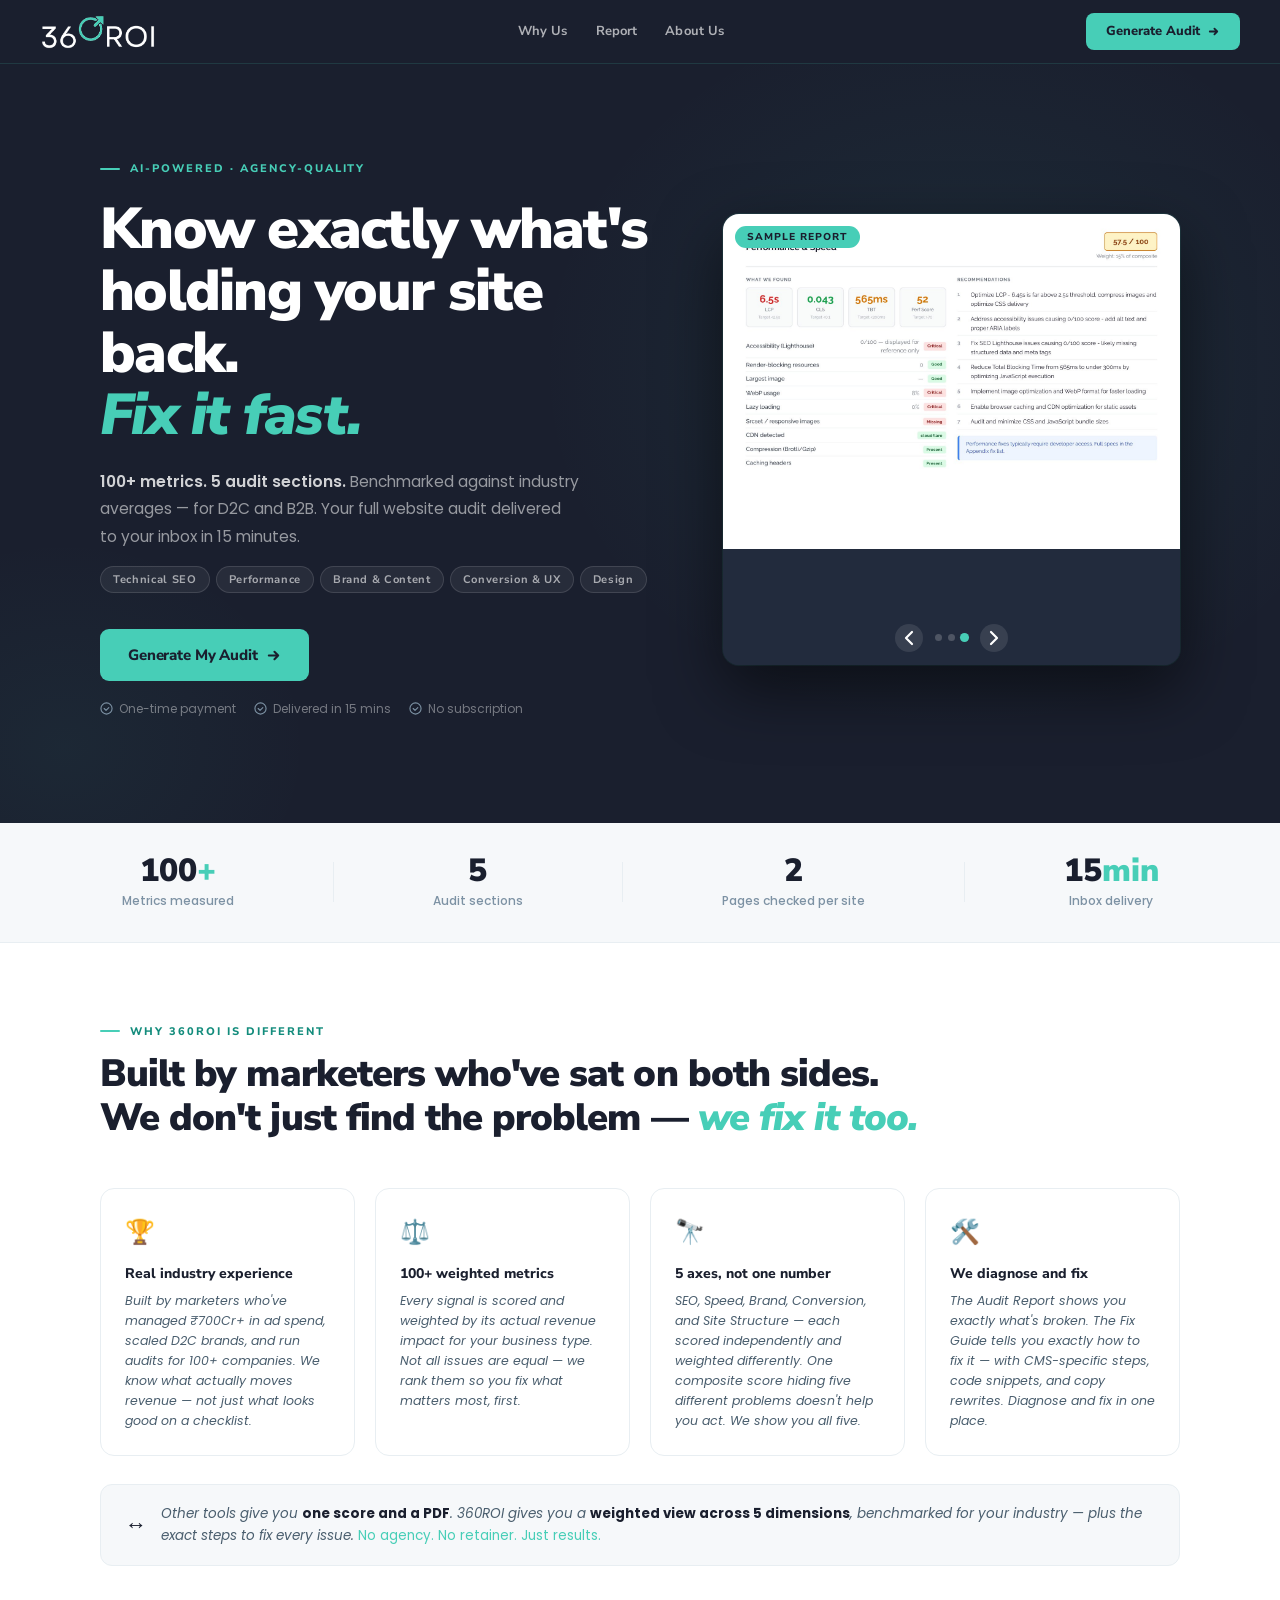
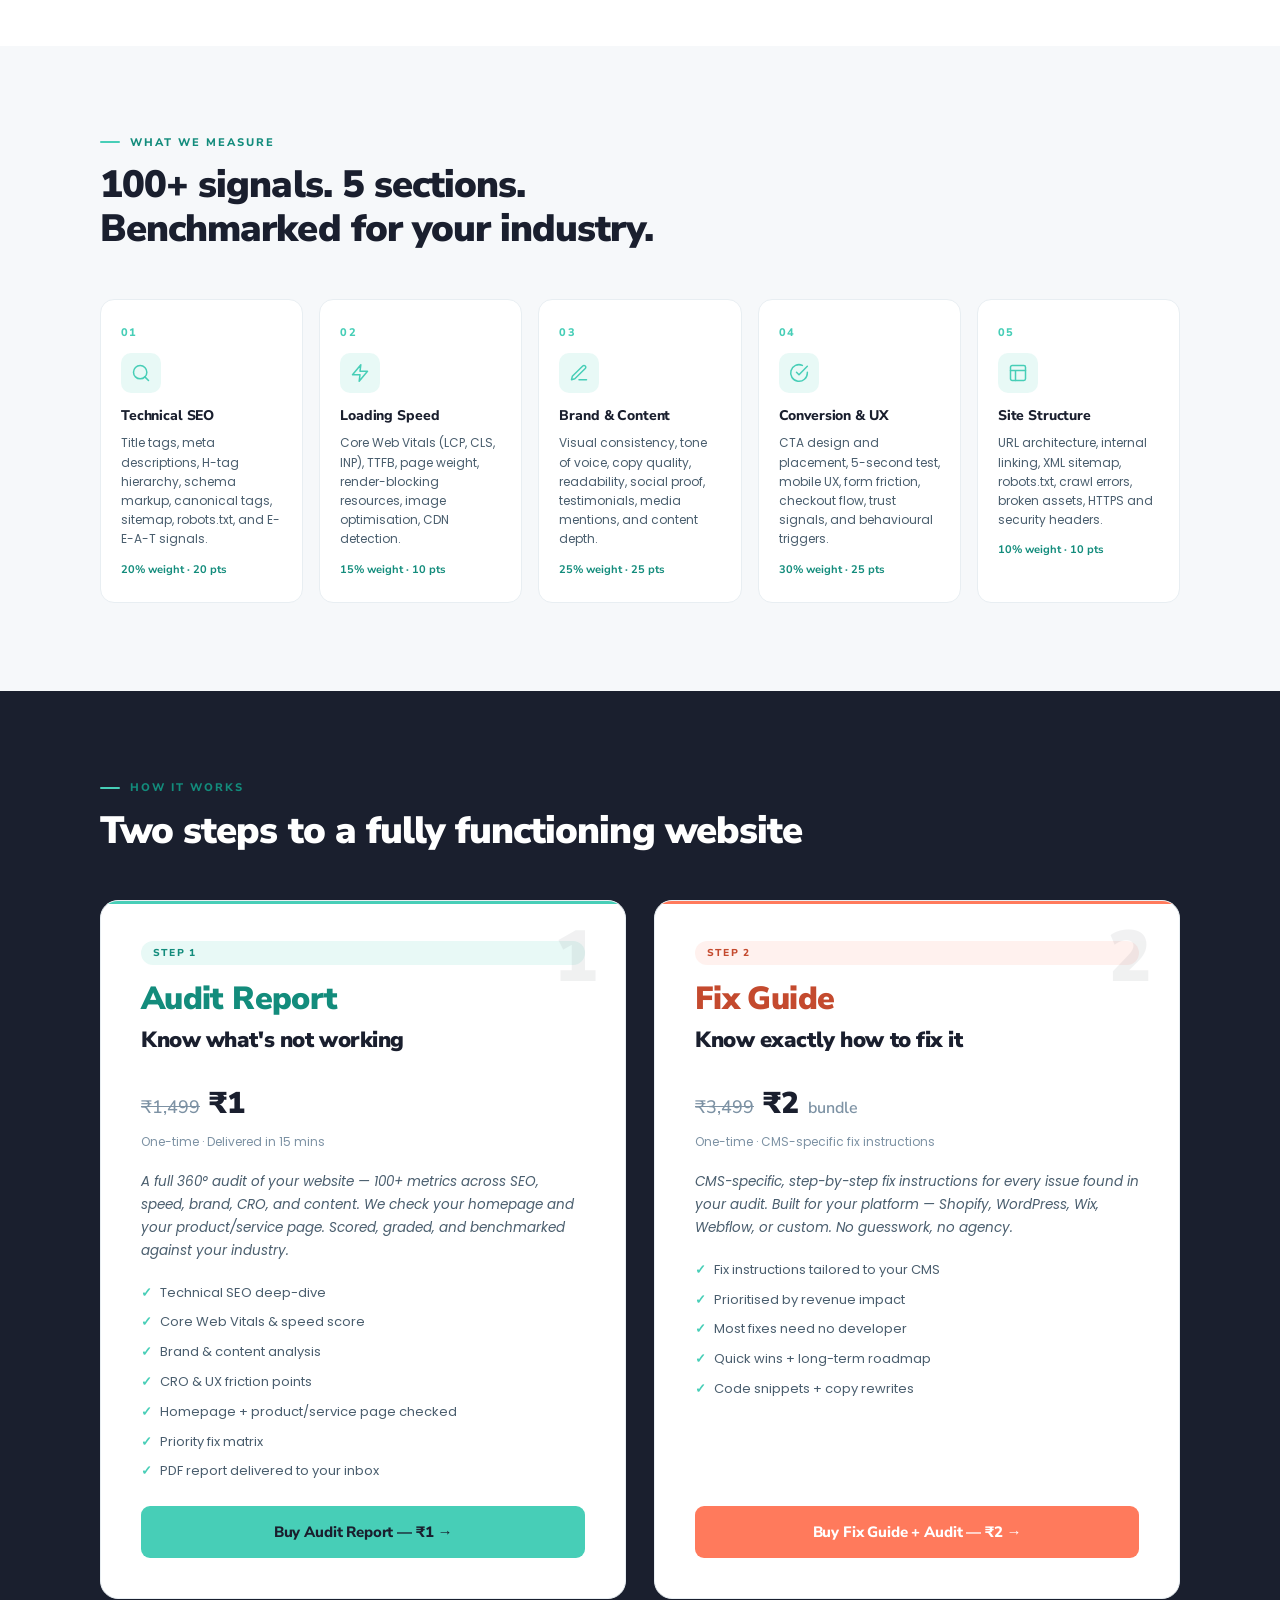
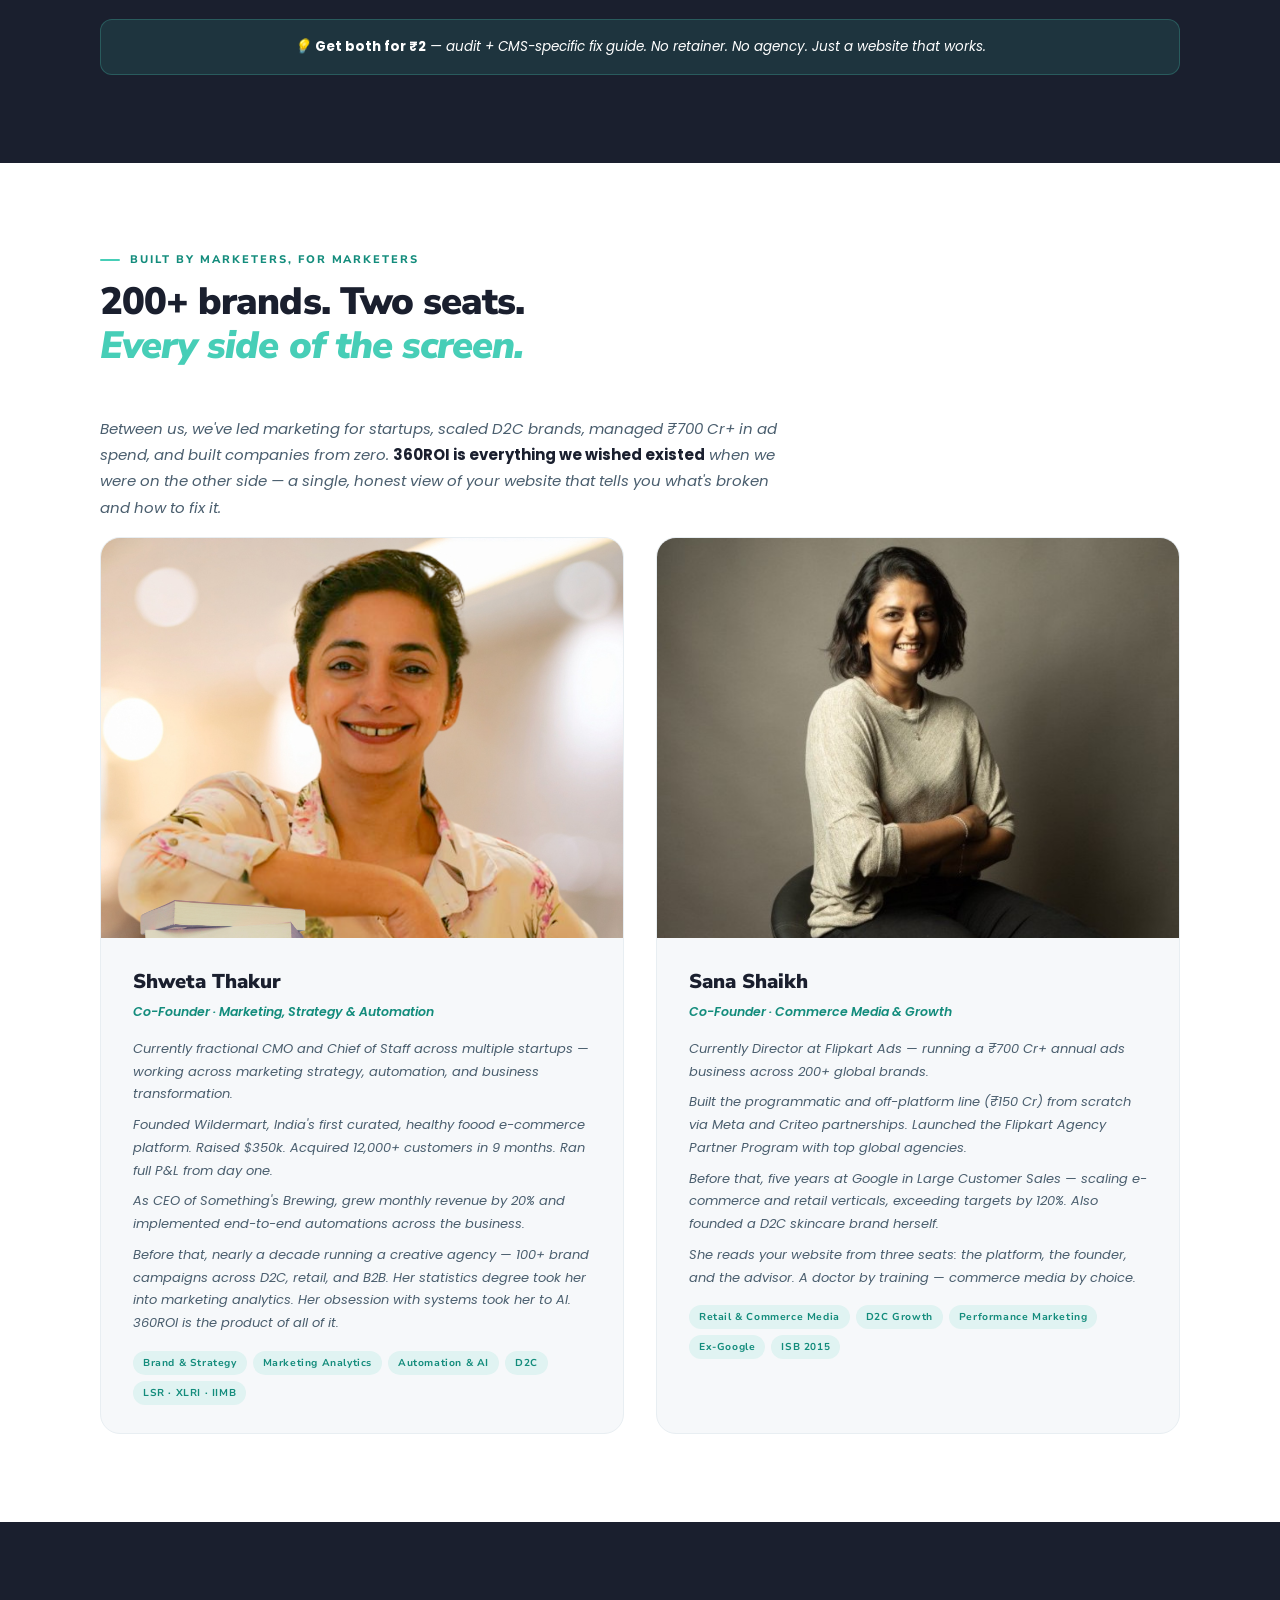
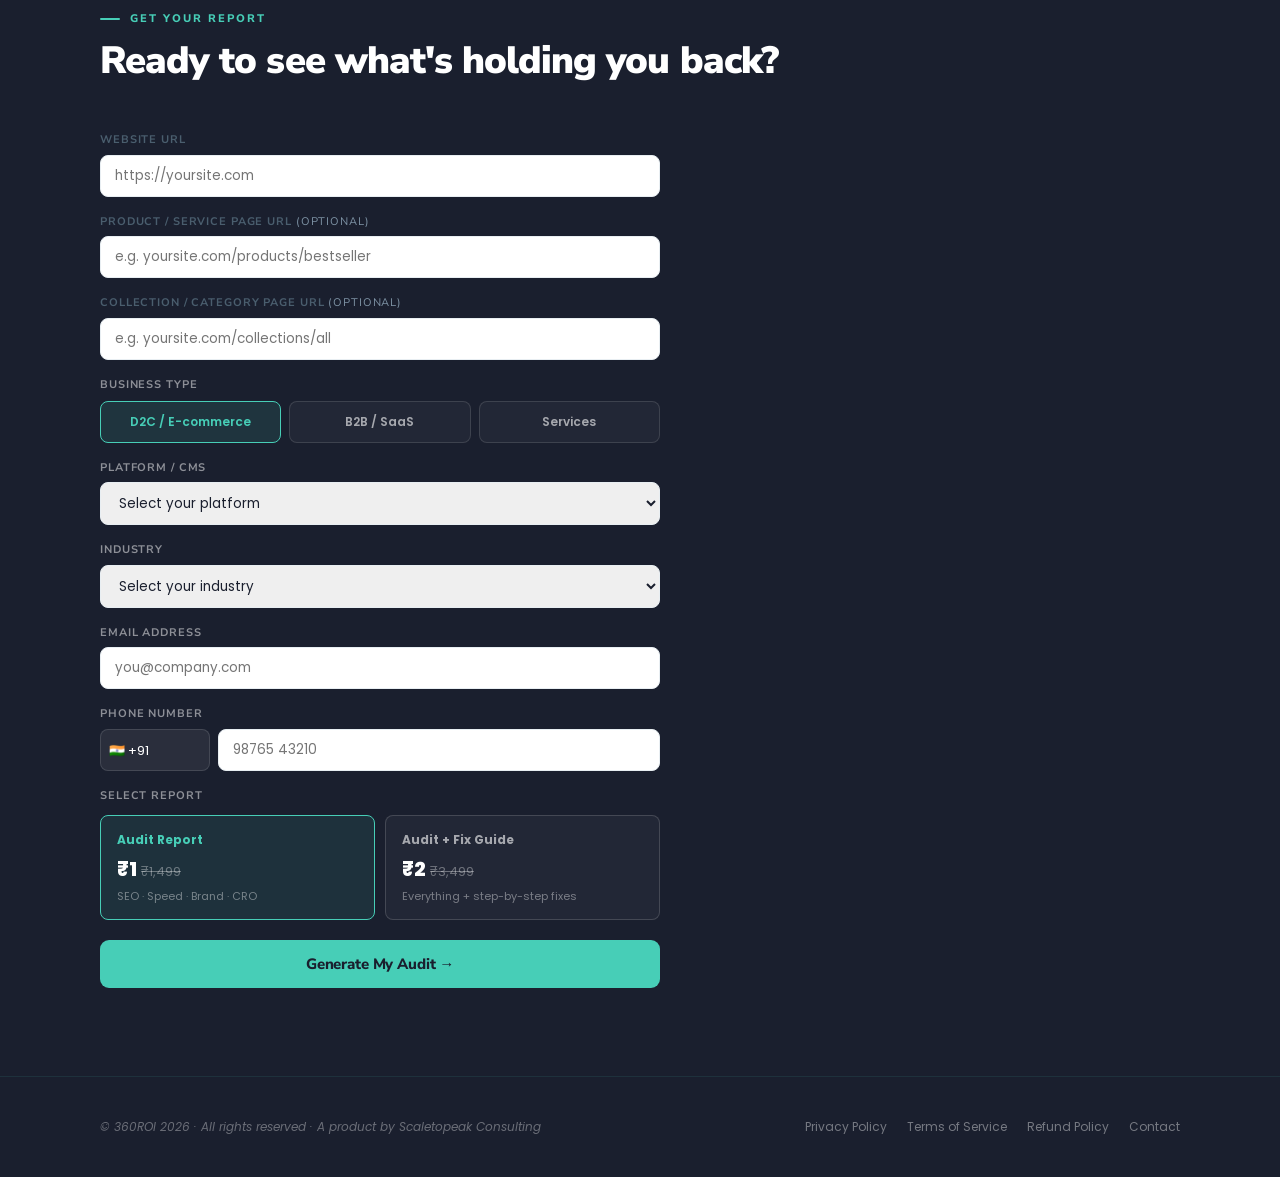
==== commit 83fcaca2: "changes" ====
--- a/index.html
+++ b/index.html
@@ -1,182 +1,56 @@
 <!DOCTYPE html>
-<html lang="en">
-<head>
+<html lang="en"><head>
+<meta http-equiv="content-type" content="text/html; charset=UTF-8">
 <meta charset="UTF-8">
 <meta name="viewport" content="width=device-width, initial-scale=1.0">
-
-<!-- PRIMARY SEO -->
-<title>360ROI — AI-Powered Website Audit | SEO, Speed, CRO in 15 Minutes</title>
-<meta name="description" content="Get a complete AI-powered website audit in 15 minutes. 100+ metrics across SEO, Core Web Vitals, brand, CRO and content. PDF report delivered to your inbox. From ₹1.">
-<meta name="robots" content="index, follow">
-<link rel="canonical" href="https://360roi.io/">
-
-<!-- OPEN GRAPH -->
-<meta property="og:type" content="website">
-<meta property="og:url" content="https://360roi.io/">
-<meta property="og:title" content="360ROI — AI-Powered Website Audit in 15 Minutes">
-<meta property="og:description" content="100+ metrics. 5 audit sections. PDF report benchmarked against your industry average. Covering SEO, speed, brand, CRO and content. From ₹1.">
-<meta property="og:image" content="https://360roi.io/assets/og-image.jpg">
-<meta property="og:image:width" content="1200">
-<meta property="og:image:height" content="630">
-<meta property="og:site_name" content="360ROI">
-<meta property="og:locale" content="en_IN">
-
-<!-- TWITTER -->
-<meta name="twitter:card" content="summary_large_image">
-<meta name="twitter:title" content="360ROI — AI-Powered Website Audit in 15 Minutes">
-<meta name="twitter:description" content="100+ metrics. SEO, speed, brand, CRO. PDF report in 15 mins. From ₹1.">
-<meta name="twitter:image" content="https://360roi.io/assets/og-image.jpg">
-
-<!-- FAVICON -->
+<title>360ROI — AI-Powered Website Audit</title>
+<meta name="description" content="Get a 360° website audit in 15 minutes. AI-powered, agency-quality PDF report covering 100+ metrics across SEO, speed, brand, CRO, design and more.">
 <link rel="icon" type="image/png" href="assets/favicon.png">
-<link rel="apple-touch-icon" href="assets/apple-touch-icon.png">
-
-<!-- FONTS — preconnect first, then load -->
-<link rel="preconnect" href="https://fonts.googleapis.com">
-<link rel="preconnect" href="https://fonts.gstatic.com" crossorigin>
-<link rel="preload" as="style" href="https://fonts.googleapis.com/css2?family=Nunito+Sans:wght@400;700;800;900&family=Poppins:wght@400;500;600&display=swap">
-<link href="https://fonts.googleapis.com/css2?family=Nunito+Sans:wght@400;700;800;900&family=Poppins:wght@400;500;600&display=swap" rel="stylesheet" media="print" onload="this.media='all'">
-<noscript><link href="https://fonts.googleapis.com/css2?family=Nunito+Sans:wght@400;700;800;900&family=Poppins:wght@400;500;600&display=swap" rel="stylesheet"></noscript>
-
-<!-- STYLESHEET -->
-<link rel="stylesheet" href="assets/style.css">
-
-<!-- CASHFREE — deferred -->
-<script src="https://sdk.cashfree.com/js/v3/cashfree.js" defer></script>
-
-<!-- SCHEMA: Organization -->
-<script type="application/ld+json">
-{
-  "@context": "https://schema.org",
-  "@type": "Organization",
-  "name": "360ROI",
-  "url": "https://360roi.io",
-  "logo": "https://360roi.io/assets/logo.png",
-  "description": "AI-powered website audit service delivering 100+ metric PDF reports in 15 minutes.",
-  "email": "hello@360roi.ai",
-  "foundingDate": "2026",
-  "founder": [
-    {"@type": "Person", "name": "Shweta Thakur"},
-    {"@type": "Person", "name": "Sana Shaikh"}
-  ],
-  "sameAs": []
-}
-</script>
-
-<!-- SCHEMA: WebSite with SearchAction -->
-<script type="application/ld+json">
-{
-  "@context": "https://schema.org",
-  "@type": "WebSite",
-  "name": "360ROI",
-  "url": "https://360roi.io"
-}
-</script>
-
-<!-- SCHEMA: Service / Product -->
-<script type="application/ld+json">
-{
-  "@context": "https://schema.org",
-  "@type": "Service",
-  "name": "360ROI Website Audit",
-  "description": "AI-powered website audit covering 100+ metrics across Technical SEO, Core Web Vitals, Brand & Content, Conversion & UX, and Site Structure. PDF report delivered in 15 minutes.",
-  "provider": {"@type": "Organization", "name": "360ROI"},
-  "areaServed": "IN",
-  "offers": [
-    {
-      "@type": "Offer",
-      "name": "Audit Report (R1)",
-      "price": "1",
-      "priceCurrency": "INR",
-      "description": "Full website audit — 100+ metrics, 5 sections, PDF delivered in 15 minutes."
-    },
-    {
-      "@type": "Offer",
-      "name": "Audit + Fix Guide Bundle",
-      "price": "999",
-      "priceCurrency": "INR",
-      "description": "Audit Report plus CMS-specific step-by-step fix guide."
-    }
-  ]
-}
-</script>
-
-<!-- SCHEMA: FAQ (AEO) -->
-<script type="application/ld+json">
-{
-  "@context": "https://schema.org",
-  "@type": "FAQPage",
-  "mainEntity": [
-    {
-      "@type": "Question",
-      "name": "What does 360ROI audit check?",
-      "acceptedAnswer": {"@type": "Answer", "text": "360ROI checks 100+ metrics across 5 sections: Technical SEO, Loading Speed, Brand & Content, Conversion & UX, and Site Structure. It checks your homepage and optionally your product or category pages."}
-    },
-    {
-      "@type": "Question",
-      "name": "How long does the website audit take?",
-      "acceptedAnswer": {"@type": "Answer", "text": "Your audit report is delivered to your inbox within 15 minutes of payment."}
-    },
-    {
-      "@type": "Question",
-      "name": "What is the difference between the Audit Report and the Fix Guide?",
-      "acceptedAnswer": {"@type": "Answer", "text": "The Audit Report (R1) tells you exactly what is wrong and scores your site across 5 sections. The Fix Guide (R2) gives you CMS-specific step-by-step instructions to fix every issue found in your audit."}
-    },
-    {
-      "@type": "Question",
-      "name": "Does 360ROI work for Shopify, WordPress, and Wix?",
-      "acceptedAnswer": {"@type": "Answer", "text": "Yes. The Fix Guide provides tailored instructions for Shopify, WordPress, Wix, Webflow, and custom CMS platforms."}
-    },
-    {
-      "@type": "Question",
-      "name": "Is this a subscription?",
-      "acceptedAnswer": {"@type": "Answer", "text": "No. 360ROI is a one-time payment per audit. No subscription, no retainer."}
-    }
-  ]
-}
-</script>
+<link rel="preconnect" href="https://fonts.googleapis.com/">
+<link rel="preconnect" href="https://fonts.gstatic.com/" crossorigin="">
+<link href="https://fonts.googleapis.com/css2?family=Nunito+Sans:ital,wght@0,400;0,700;0,800;0,900;1,700&family=Poppins:wght@400;500;600&display=swap" rel="stylesheet">
+<link rel="stylesheet" href="style.css">
+<script src="https://sdk.cashfree.com/js/v3/cashfree.js"></script>
 </head>
 <body>
 
 <div id="main-site">
 
   <!-- NAV -->
-  <nav class="nav" role="navigation" aria-label="Main navigation">
-    <button class="nav-burger" id="navBurger" aria-label="Open menu" aria-expanded="false" aria-controls="mobileMenu">
-      <span></span><span></span><span></span>
-    </button>
-    <a href="/" class="nav-logo" aria-label="360ROI home">
-      <img src="assets/logo.png" alt="360ROI" width="120" height="32" loading="eager">
+ <nav class="nav">
+  <button class="nav-burger" id="navBurger" aria-label="Menu">
+    <span></span><span></span><span></span>
+  </button>
+  <a href="#" class="nav-logo">
+    <img src="assets/logo.png" alt="360ROI">
+  </a>
+  <div class="nav-links">
+    <a href="#why-different">Why Us</a>
+    <a href="#how-it-works">Report</a>
+    <a href="#about">About Us</a>
+  </div>
+  <div class="nav-right">
+    <a href="#audit-form" class="nav-cta">Generate Audit
+      <svg width="13" height="13" viewBox="0 0 14 14" fill="none" aria-hidden="true"><path d="M3 7H11M8 4L11 7L8 10" stroke="currentColor" stroke-width="2" stroke-linecap="round" stroke-linejoin="round"></path></svg>
     </a>
-    <div class="nav-links" role="list">
-      <a href="#why-different" role="listitem">Why Us</a>
-      <a href="#how-it-works" role="listitem">Reports</a>
-      <a href="#about" role="listitem">About Us</a>
-    </div>
-    <div class="nav-right">
-      <a href="#audit-form" class="nav-cta">Generate Audit
-        <svg width="13" height="13" viewBox="0 0 14 14" fill="none" aria-hidden="true"><path d="M3 7H11M8 4L11 7L8 10" stroke="currentColor" stroke-width="2" stroke-linecap="round" stroke-linejoin="round"/></svg>
-      </a>
-    </div>
-  </nav>
-
-  <!-- MOBILE MENU -->
-  <div class="nav-mobile-menu" id="mobileMenu" role="dialog" aria-label="Mobile navigation" aria-hidden="true">
-    <button class="mobile-menu-close" onclick="closeMobileMenu()" aria-label="Close menu">×</button>
-    <a href="#why-different" onclick="closeMobileMenu()">Why Us</a>
-    <a href="#how-it-works" onclick="closeMobileMenu()">Reports</a>
-    <a href="#about" onclick="closeMobileMenu()">About Us</a>
-    <a href="#audit-form" onclick="closeMobileMenu()" class="mobile-menu-cta">Generate Audit →</a>
-  </div>
+  </div>
+</nav>
+   <div class="nav-mobile-menu" id="mobileMenu">
+  <button class="mobile-menu-close" onclick="closeMobileMenu()">×</button>
+  <a href="#why-different" onclick="closeMobileMenu()">Why Us</a>
+  <a href="#how-it-works" onclick="closeMobileMenu()">Report</a>
+  <a href="#about" onclick="closeMobileMenu()">About Us</a>
+  <a href="#audit-form" onclick="closeMobileMenu()" style="color:var(--teal);">Generate Audit →</a>
+</div>
 
   <!-- HERO -->
-  <section class="hero-wrap" aria-labelledby="hero-heading">
+  <section class="hero-wrap">
     <div class="hero">
       <div>
         <div class="hero-eyebrow">AI-Powered · Agency-Quality</div>
-        <h1 id="hero-heading">Know exactly what's<br>holding your site back.<br><em>Fix it fast.</em></h1>
+        <h1>Know exactly what's<br>holding your site back.<br><em>Fix it fast.</em></h1>
         <p class="hero-sub"><strong>100+ metrics. 5 audit sections.</strong> Benchmarked against industry averages — for D2C and B2B. Your full website audit delivered to your inbox in 15 minutes.</p>
-        <div class="hero-metrics" aria-label="Audit sections covered">
+        <div class="hero-metrics">
           <span class="hm-pill">Technical SEO</span>
           <span class="hm-pill">Performance</span>
           <span class="hm-pill">Brand &amp; Content</span>
@@ -185,233 +59,240 @@
         </div>
         <a href="#audit-form" class="btn-primary">
           Generate My Audit
-          <svg width="15" height="15" viewBox="0 0 16 16" fill="none" aria-hidden="true"><path d="M3 8H13M9 4L13 8L9 12" stroke="currentColor" stroke-width="2.2" stroke-linecap="round" stroke-linejoin="round"/></svg>
+          <svg width="15" height="15" viewBox="0 0 16 16" fill="none" aria-hidden="true"><path d="M3 8H13M9 4L13 8L9 12" stroke="currentColor" stroke-width="2.2" stroke-linecap="round" stroke-linejoin="round"></path></svg>
         </a>
-        <div class="hero-trust" aria-label="Trust signals">
+        <div class="hero-trust">
           <span class="ht-item">
-            <svg width="13" height="13" viewBox="0 0 14 14" fill="none" aria-hidden="true"><circle cx="7" cy="7" r="6" stroke="#7d92a4" stroke-width="1.2"/><path d="M4.5 7l2 2 3-3" stroke="#7d92a4" stroke-width="1.2" stroke-linecap="round" stroke-linejoin="round"/></svg>
+            <svg width="13" height="13" viewBox="0 0 14 14" fill="none" aria-hidden="true"><circle cx="7" cy="7" r="6" stroke="#7d92a4" stroke-width="1.2"></circle><path d="M4.5 7l2 2 3-3" stroke="#7d92a4" stroke-width="1.2" stroke-linecap="round" stroke-linejoin="round"></path></svg>
             One-time payment
           </span>
           <span class="ht-item">
-            <svg width="13" height="13" viewBox="0 0 14 14" fill="none" aria-hidden="true"><circle cx="7" cy="7" r="6" stroke="#7d92a4" stroke-width="1.2"/><path d="M4.5 7l2 2 3-3" stroke="#7d92a4" stroke-width="1.2" stroke-linecap="round" stroke-linejoin="round"/></svg>
+            <svg width="13" height="13" viewBox="0 0 14 14" fill="none" aria-hidden="true"><circle cx="7" cy="7" r="6" stroke="#7d92a4" stroke-width="1.2"></circle><path d="M4.5 7l2 2 3-3" stroke="#7d92a4" stroke-width="1.2" stroke-linecap="round" stroke-linejoin="round"></path></svg>
             Delivered in 15 mins
           </span>
           <span class="ht-item">
-            <svg width="13" height="13" viewBox="0 0 14 14" fill="none" aria-hidden="true"><circle cx="7" cy="7" r="6" stroke="#7d92a4" stroke-width="1.2"/><path d="M4.5 7l2 2 3-3" stroke="#7d92a4" stroke-width="1.2" stroke-linecap="round" stroke-linejoin="round"/></svg>
+            <svg width="13" height="13" viewBox="0 0 14 14" fill="none" aria-hidden="true"><circle cx="7" cy="7" r="6" stroke="#7d92a4" stroke-width="1.2"></circle><path d="M4.5 7l2 2 3-3" stroke="#7d92a4" stroke-width="1.2" stroke-linecap="round" stroke-linejoin="round"></path></svg>
             No subscription
           </span>
         </div>
       </div>
 
       <!-- REPORT SCREENSHOTS SLIDER -->
-      <div class="rpt-slider-wrap" role="region" aria-label="Sample report preview">
+      <div class="rpt-slider-wrap">
         <div class="rpt-badge-float">Sample Report</div>
         <div class="rpt-slider" id="rptSlider">
+          <div class="rpt-slide">
+            <img src="assets/report-cover.jpg" alt="Report cover — score overview">
+          </div>
+          <div class="rpt-slide">
+            <img src="assets/report-summary.jpg" alt="Executive summary — top priorities">
+          </div>
           <div class="rpt-slide active">
-            <img src="assets/report-cover.jpg" alt="Sample report cover showing overall score and grade" width="480" height="340" loading="eager">
-          </div>
-          <div class="rpt-slide">
-            <img src="assets/report-summary.jpg" alt="Executive summary showing top priority fixes" width="480" height="340" loading="lazy">
-          </div>
-          <div class="rpt-slide">
-            <img src="assets/report-perf.jpg" alt="Performance section showing Core Web Vitals breakdown" width="480" height="340" loading="lazy">
-          </div>
-        </div>
+            <img src="assets/report-perf.jpg" alt="Performance section — Core Web Vitals">
+          </div>
+        </div>
+       
         <div class="rpt-controls">
-          <button class="rpt-arrow" id="rptPrev" aria-label="Previous slide">
-            <svg width="10" height="16" viewBox="0 0 10 16" fill="none" aria-hidden="true"><path d="M8 2L2 8L8 14" stroke="currentColor" stroke-width="2.2" stroke-linecap="round" stroke-linejoin="round"/></svg>
-          </button>
-          <div class="rpt-dots" role="tablist" aria-label="Slide navigation">
-            <button class="rpt-dot-btn active" data-slide="0" role="tab" aria-selected="true" aria-label="Slide 1"></button>
-            <button class="rpt-dot-btn" data-slide="1" role="tab" aria-selected="false" aria-label="Slide 2"></button>
-            <button class="rpt-dot-btn" data-slide="2" role="tab" aria-selected="false" aria-label="Slide 3"></button>
-          </div>
-          <button class="rpt-arrow" id="rptNext" aria-label="Next slide">
-            <svg width="10" height="16" viewBox="0 0 10 16" fill="none" aria-hidden="true"><path d="M2 2L8 8L2 14" stroke="currentColor" stroke-width="2.2" stroke-linecap="round" stroke-linejoin="round"/></svg>
-          </button>
-        </div>
+  <button class="rpt-arrow" id="rptPrev">
+  <svg width="10" height="16" viewBox="0 0 10 16" fill="none"><path d="M8 2L2 8L8 14" stroke="currentColor" stroke-width="2.2" stroke-linecap="round" stroke-linejoin="round"></path></svg>
+</button>
+  <div class="rpt-dots">
+    <button class="rpt-dot-btn" data-slide="0"></button>
+    <button class="rpt-dot-btn" data-slide="1"></button>
+    <button class="rpt-dot-btn active" data-slide="2"></button>
+  </div>
+ <button class="rpt-arrow" id="rptNext">
+  <svg width="10" height="16" viewBox="0 0 10 16" fill="none"><path d="M2 2L8 8L2 14" stroke="currentColor" stroke-width="2.2" stroke-linecap="round" stroke-linejoin="round"></path></svg>
+</button>
+</div>
       </div>
     </div>
   </section>
 
   <!-- STATS BAR -->
-  <div class="stats-bar" role="region" aria-label="Key stats">
+  <div class="stats-bar">
     <div class="stats-inner">
       <div class="stat-item"><div class="stat-num">100<span>+</span></div><div class="stat-label">Metrics measured</div></div>
-      <div class="stat-div" aria-hidden="true"></div>
+      <div class="stat-div"></div>
       <div class="stat-item"><div class="stat-num">5</div><div class="stat-label">Audit sections</div></div>
-      <div class="stat-div" aria-hidden="true"></div>
-      <div class="stat-item"><div class="stat-num">3</div><div class="stat-label">Pages checked per site</div></div>
-      <div class="stat-div" aria-hidden="true"></div>
+      <div class="stat-div"></div>
+      <div class="stat-item"><div class="stat-num">2</div><div class="stat-label">Pages checked per site</div></div>
+      <div class="stat-div"></div>
       <div class="stat-item"><div class="stat-num">15<span>min</span></div><div class="stat-label">Inbox delivery</div></div>
     </div>
   </div>
 
   <!-- WHY DIFFERENT -->
-  <section class="why-section" id="why-different" aria-labelledby="why-heading">
+  <section class="why-section" id="why-different">
     <div class="wrap">
       <div class="eyebrow">Why 360ROI is different</div>
-      <h2 class="sec-h" id="why-heading">Most tools check one thing.<br>We check <em>everything</em> that affects revenue.</h2>
+      <h2 class="sec-h">Built by marketers who've sat on both sides.<br>We don't just find the problem — <em>we fix it too.</em></h2>
       <div class="why-grid">
         <div class="why-card">
-          <div class="why-icon" aria-hidden="true">🔍</div>
-          <h3>Technical SEO</h3>
-          <p>Crawlability, meta tags, indexation, Core Web Vitals — the full technical picture, not just a score.</p>
+          <div class="why-icon">🏆</div>
+          <h4>Real industry experience</h4>
+          <p>Built by marketers who've managed ₹700Cr+ in ad spend, scaled D2C brands, and run audits for 100+ companies. We know what actually moves revenue — not just what looks good on a checklist.</p>
         </div>
         <div class="why-card">
-          <div class="why-icon" aria-hidden="true">⚡</div>
-          <h3>Speed &amp; Performance</h3>
-          <p>Mobile and desktop load times, LCP, CLS — benchmarked against your industry, not a generic ideal.</p>
+          <div class="why-icon">⚖️</div>
+          <h4>100+ weighted metrics</h4>
+          <p>Every signal is scored and weighted by its actual revenue impact for your business type. Not all issues are equal — we rank them so you fix what matters most, first.</p>
         </div>
         <div class="why-card">
-          <div class="why-icon" aria-hidden="true">🎨</div>
-          <h3>Brand &amp; Content</h3>
-          <p>Visual consistency, messaging clarity, content quality — what your visitors actually experience.</p>
+          <div class="why-icon">🔭</div>
+          <h4>5 axes, not one number</h4>
+          <p>SEO, Speed, Brand, Conversion, and Site Structure — each scored independently and weighted differently. One composite score hiding five different problems doesn't help you act. We show you all five.</p>
         </div>
         <div class="why-card">
-          <div class="why-icon" aria-hidden="true">💰</div>
-          <h3>Conversion &amp; UX</h3>
-          <p>CTA strength, trust signals, friction points — the invisible leaks that cost you sales every day.</p>
+          <div class="why-icon">🛠️</div>
+          <h4>We diagnose and fix</h4>
+          <p>The Audit Report shows you exactly what's broken. The Fix Guide tells you exactly how to fix it — with CMS-specific steps, code snippets, and copy rewrites. Diagnose and fix in one place.</p>
         </div>
       </div>
       <div class="why-vs">
-        <span aria-hidden="true" style="font-size:22px;flex-shrink:0;">↔</span>
-        <p>Other tools give you <strong>one number</strong>. We give you a <strong>360° view</strong> — scored, graded, and benchmarked across every dimension that matters. <span class="teal">So you know what to fix first.</span></p>
+        <span style="font-size:22px;flex-shrink:0;">↔</span>
+        <p>Other tools give you <strong>one score and a PDF</strong>. 360ROI gives you a <strong>weighted view across 5 dimensions</strong>, benchmarked for your industry — plus the exact steps to fix every issue. <span class="teal">No agency. No retainer. Just results.</span></p>
       </div>
     </div>
   </section>
 
   <!-- 5 SECTIONS -->
-  <section class="sections-wrap" aria-labelledby="sections-heading">
-    <div class="wrap">
-      <div class="eyebrow">What we measure</div>
-      <h2 class="sec-h" id="sections-heading">100+ signals. 5 sections.<br>Benchmarked for your industry.</h2>
-      <div class="sections-grid">
-        <div class="sec-card">
-          <div class="sec-num" aria-hidden="true">01</div>
-          <div class="sec-icon" aria-hidden="true">
-            <svg width="20" height="20" viewBox="0 0 24 24" fill="none" stroke="#47CEB7" stroke-width="1.8" stroke-linecap="round" stroke-linejoin="round"><circle cx="11" cy="11" r="8"/><path d="m21 21-4.35-4.35"/></svg>
-          </div>
-          <h3>Technical SEO</h3>
-          <p>Title tags, meta descriptions, H-tag hierarchy, schema markup, canonical tags, sitemap, robots.txt, and E-E-A-T signals.</p>
-          <div class="sec-pts">20% weight</div>
-        </div>
-        <div class="sec-card">
-          <div class="sec-num" aria-hidden="true">02</div>
-          <div class="sec-icon" aria-hidden="true">
-            <svg width="20" height="20" viewBox="0 0 24 24" fill="none" stroke="#47CEB7" stroke-width="1.8" stroke-linecap="round" stroke-linejoin="round"><path d="M13 2L3 14h9l-1 8 10-12h-9l1-8z"/></svg>
-          </div>
-          <h3>Loading Speed</h3>
-          <p>Core Web Vitals (LCP, CLS, INP), TTFB, page weight, render-blocking resources, image optimisation, CDN detection.</p>
-          <div class="sec-pts">15% weight</div>
-        </div>
-        <div class="sec-card">
-          <div class="sec-num" aria-hidden="true">03</div>
-          <div class="sec-icon" aria-hidden="true">
-            <svg width="20" height="20" viewBox="0 0 24 24" fill="none" stroke="#47CEB7" stroke-width="1.8" stroke-linecap="round" stroke-linejoin="round"><path d="M12 20h9"/><path d="M16.5 3.5a2.121 2.121 0 0 1 3 3L7 19l-4 1 1-4L16.5 3.5z"/></svg>
-          </div>
-          <h3>Brand &amp; Content</h3>
-          <p>Visual consistency, tone of voice, copy quality, readability, social proof, testimonials, media mentions, and content depth.</p>
-          <div class="sec-pts">25% weight</div>
-        </div>
-        <div class="sec-card">
-          <div class="sec-num" aria-hidden="true">04</div>
-          <div class="sec-icon" aria-hidden="true">
-            <svg width="20" height="20" viewBox="0 0 24 24" fill="none" stroke="#47CEB7" stroke-width="1.8" stroke-linecap="round" stroke-linejoin="round"><path d="M22 11.08V12a10 10 0 1 1-5.93-9.14"/><polyline points="22 4 12 14.01 9 11.01"/></svg>
-          </div>
-          <h3>Conversion &amp; UX</h3>
-          <p>CTA design and placement, 5-second test, mobile UX, form friction, checkout flow, trust signals, and behavioural triggers.</p>
-          <div class="sec-pts">30% weight</div>
-        </div>
-        <div class="sec-card">
-          <div class="sec-num" aria-hidden="true">05</div>
-          <div class="sec-icon" aria-hidden="true">
-            <svg width="20" height="20" viewBox="0 0 24 24" fill="none" stroke="#47CEB7" stroke-width="1.8" stroke-linecap="round" stroke-linejoin="round"><rect x="3" y="3" width="18" height="18" rx="2"/><path d="M3 9h18M9 21V9"/></svg>
-          </div>
-          <h3>Site Structure</h3>
-          <p>URL architecture, internal linking, XML sitemap, robots.txt, crawl errors, broken assets, HTTPS and security headers.</p>
-          <div class="sec-pts">10% weight</div>
-        </div>
-      </div>
-    </div>
-  </section>
+<section class="sections-wrap">
+  <div class="wrap">
+    <div class="eyebrow">What we measure</div>
+    <div class="sec-h">100+ signals. 5 sections.<br>Benchmarked for your industry.</div>
+    <div class="sections-grid">
+      <div class="sec-card">
+        <div class="sec-num">01</div>
+        <div class="sec-icon">
+          <svg width="20" height="20" viewBox="0 0 24 24" fill="none" stroke="#47CEB7" stroke-width="1.8" stroke-linecap="round" stroke-linejoin="round"><circle cx="11" cy="11" r="8"></circle><path d="m21 21-4.35-4.35"></path></svg>
+        </div>
+        <h4>Technical SEO</h4>
+        <p>Title tags, meta descriptions, H-tag hierarchy, schema markup, canonical tags, sitemap, robots.txt, and E-E-A-T signals.</p>
+        <div class="sec-pts">20% weight · 20 pts</div>
+      </div>
+      <div class="sec-card">
+        <div class="sec-num">02</div>
+        <div class="sec-icon">
+          <svg width="20" height="20" viewBox="0 0 24 24" fill="none" stroke="#47CEB7" stroke-width="1.8" stroke-linecap="round" stroke-linejoin="round"><path d="M13 2L3 14h9l-1 8 10-12h-9l1-8z"></path></svg>
+        </div>
+        <h4>Loading Speed</h4>
+        <p>Core Web Vitals (LCP, CLS, INP), TTFB, page weight, render-blocking resources, image optimisation, CDN detection.</p>
+        <div class="sec-pts">15% weight · 10 pts</div>
+      </div>
+      <div class="sec-card">
+        <div class="sec-num">03</div>
+        <div class="sec-icon">
+          <svg width="20" height="20" viewBox="0 0 24 24" fill="none" stroke="#47CEB7" stroke-width="1.8" stroke-linecap="round" stroke-linejoin="round"><path d="M12 20h9"></path><path d="M16.5 3.5a2.121 2.121 0 0 1 3 3L7 19l-4 1 1-4L16.5 3.5z"></path></svg>
+        </div>
+        <h4>Brand &amp; Content</h4>
+        <p>Visual consistency, tone of voice, copy quality, readability, social proof, testimonials, media mentions, and content depth.</p>
+        <div class="sec-pts">25% weight · 25 pts</div>
+      </div>
+      <div class="sec-card">
+        <div class="sec-num">04</div>
+        <div class="sec-icon">
+          <svg width="20" height="20" viewBox="0 0 24 24" fill="none" stroke="#47CEB7" stroke-width="1.8" stroke-linecap="round" stroke-linejoin="round"><path d="M22 11.08V12a10 10 0 1 1-5.93-9.14"></path><polyline points="22 4 12 14.01 9 11.01"></polyline></svg>
+        </div>
+        <h4>Conversion &amp; UX</h4>
+        <p>CTA design and placement, 5-second test, mobile UX, form friction, checkout flow, trust signals, and behavioural triggers.</p>
+        <div class="sec-pts">30% weight · 25 pts</div>
+      </div>
+      <div class="sec-card">
+        <div class="sec-num">05</div>
+        <div class="sec-icon">
+          <svg width="20" height="20" viewBox="0 0 24 24" fill="none" stroke="#47CEB7" stroke-width="1.8" stroke-linecap="round" stroke-linejoin="round"><rect x="3" y="3" width="18" height="18" rx="2"></rect><path d="M3 9h18M9 21V9"></path></svg>
+        </div>
+        <h4>Site Structure</h4>
+        <p>URL architecture, internal linking, XML sitemap, robots.txt, crawl errors, broken assets, HTTPS and security headers.</p>
+        <div class="sec-pts">10% weight · 10 pts</div>
+      </div>
+    </div>
+  </div>
+</section>
 
   <!-- HOW IT WORKS / TWO REPORTS -->
-  <section class="steps-section" id="how-it-works" aria-labelledby="steps-heading">
+  <section class="steps-section" id="how-it-works">
     <div class="wrap">
       <div class="eyebrow">How it works</div>
-      <h2 class="sec-h-white" id="steps-heading">Two steps to a fully functioning website</h2>
+      <h2 class="sec-h-white">Two steps to a fully functioning website</h2>
       <div class="steps-grid">
 
-        <!-- STEP 1 -->
-        <div class="step-card s1">
-          <div class="step-num" aria-hidden="true">1</div>
-          <div class="step-badge s1">Step 1 · Audit Report</div>
+        <!-- STEP 1 - AUDIT REPORT -->
+        <div class="step-card s1" style="display:flex;flex-direction:column;">
+          <div class="step-num">1</div>
+          <div class="step-badge s1">Step 1</div>
+          <div style="font-family:'Nunito Sans',sans-serif;font-size:32px;font-weight:900;color:var(--teal-dk);letter-spacing:-0.02em;margin-bottom:6px;line-height:1.1;">Audit Report</div>
           <h3>Know what's not working</h3>
-          <div class="step-price"><s style="color:var(--g400);font-size:18px;font-weight:500;">₹1,499</s> <strong>₹1</strong></div>
+          <div class="step-price"><s style="color:var(--g400);font-size:18px;font-weight:500;">₹1,499</s> ₹1</div>
           <div class="step-price-note">One-time · Delivered in 15 mins</div>
           <p class="step-desc">A full 360° audit of your website — 100+ metrics across SEO, speed, brand, CRO, and content. We check your homepage <em>and</em> your product/service page. Scored, graded, and benchmarked against your industry.</p>
-          <ul class="step-features">
+          <ul class="step-features" style="flex:1;">
             <li>Technical SEO deep-dive</li>
             <li>Core Web Vitals &amp; speed score</li>
             <li>Brand &amp; content analysis</li>
             <li>CRO &amp; UX friction points</li>
-            <li>Homepage + product/service page</li>
+            <li>Homepage + product/service page checked</li>
             <li>Priority fix matrix</li>
-            <li>PDF report to your inbox</li>
+            <li>PDF report delivered to your inbox</li>
           </ul>
-          <a href="#audit-form" class="btn-primary step-cta">Get My Audit Report
-            <svg width="14" height="14" viewBox="0 0 16 16" fill="none" aria-hidden="true"><path d="M3 8H13M9 4L13 8L9 12" stroke="currentColor" stroke-width="2.2" stroke-linecap="round" stroke-linejoin="round"/></svg>
-          </a>
-        </div>
-
-        <!-- STEP 2 -->
-        <div class="step-card s2">
-          <div class="step-num" aria-hidden="true">2</div>
-          <div class="step-badge s2">Step 2 · Fix Guide</div>
+          <a href="#audit-form" class="btn-primary" style="width:100%;justify-content:center;margin-top:24px;">Buy Audit Report — ₹1 →</a>
+        </div>
+
+        <!-- STEP 2 - FIX GUIDE -->
+        <div class="step-card s2" style="display:flex;flex-direction:column;">
+          <div class="step-num">2</div>
+          <div class="step-badge s2">Step 2</div>
+          <div style="font-family:'Nunito Sans',sans-serif;font-size:32px;font-weight:900;color:#c44a2e;letter-spacing:-0.02em;margin-bottom:6px;line-height:1.1;">Fix Guide</div>
           <h3>Know exactly how to fix it</h3>
-          <div class="step-price"><s style="color:var(--g400);font-size:18px;font-weight:500;">₹2,499</s> <strong>₹1,099</strong> <span style="font-size:15px;font-weight:500;color:var(--g400);">standalone</span></div>
-          <div class="step-price-note">Or bundle with Audit Report for <strong style="color:var(--teal);">₹999 total</strong> <s style="color:var(--g400);">₹3,499</s></div>
-          <p class="step-desc">CMS-specific, step-by-step fix instructions for every issue in your audit. Built for your platform — Shopify, WordPress, Wix, Webflow, or custom. No guesswork, no agency.</p>
-          <ul class="step-features">
+          <div class="step-price"><s style="color:var(--g400);font-size:18px;font-weight:500;">₹3,499</s> ₹2 <span style="font-size:16px;font-weight:600;color:var(--g400);">bundle</span></div>
+          <div class="step-price-note">One-time · CMS-specific fix instructions</div>
+          <p class="step-desc">CMS-specific, step-by-step fix instructions for every issue found in your audit. Built for your platform — Shopify, WordPress, Wix, Webflow, or custom. No guesswork, no agency.</p>
+          <ul class="step-features" style="flex:1;">
             <li>Fix instructions tailored to your CMS</li>
             <li>Prioritised by revenue impact</li>
             <li>Most fixes need no developer</li>
             <li>Quick wins + long-term roadmap</li>
-            <li>Unlocked after your Audit Report</li>
+            <li>Code snippets + copy rewrites</li>
           </ul>
-          <a href="#audit-form" class="btn-secondary step-cta">Get the Bundle — ₹999
-            <svg width="14" height="14" viewBox="0 0 16 16" fill="none" aria-hidden="true"><path d="M3 8H13M9 4L13 8L9 12" stroke="currentColor" stroke-width="2.2" stroke-linecap="round" stroke-linejoin="round"/></svg>
-          </a>
+          <a href="#audit-form" class="btn-primary" style="width:100%;justify-content:center;margin-top:24px;background:var(--coral);color:var(--white);">Buy Fix Guide + Audit — ₹2 →</a>
         </div>
 
       </div>
       <div class="combo-note">
-        💡 <strong>Get both for ₹999</strong> — audit + CMS-specific fix guide. No retainer. No agency. <em>Just a website that works.</em>
+        💡 <strong>Get both for ₹2</strong> — audit + CMS-specific fix guide. No retainer. No agency. <em>Just a website that works.</em>
       </div>
     </div>
   </section>
 
   <!-- ABOUT -->
-  <section class="about-section" id="about" aria-labelledby="about-heading">
+  <section class="about-section" id="about">
     <div class="wrap">
       <div class="eyebrow">Built by marketers, for marketers</div>
-      <h2 class="sec-h" id="about-heading">200+ brands. Two seats.<br><em>Every side of the screen.</em></h2>
+      <h2 class="sec-h">200+ brands. Two seats.<br><em>Every side of the screen.</em></h2>
       <p class="founders-intro">Between us, we've led marketing for startups, scaled D2C brands, managed ₹700 Cr+ in ad spend, and built companies from zero. <strong>360ROI is everything we wished existed</strong> when we were on the other side — a single, honest view of your website that tells you what's broken and how to fix it.</p>
       <div class="founders-grid">
 
-        <div class="founder-card" itemscope itemtype="https://schema.org/Person">
+        <!-- SHWETA -->
+        <div class="founder-card">
           <div class="founder-photo-wrap">
-            <img class="founder-photo" src="assets/shweta.png" alt="Shweta Thakur, Co-Founder of 360ROI" width="80" height="80" loading="lazy" itemprop="image">
+            <img class="founder-photo" src="assets/shweta.png" alt="Shweta Thakur">
           </div>
           <div class="founder-body">
-            <div class="founder-name" itemprop="name">Shweta Thakur</div>
-            <div class="founder-title" itemprop="jobTitle">Co-Founder · Marketing, Strategy &amp; Automation</div>
+            <div class="founder-name">Shweta Thakur</div>
+            <div class="founder-title">Co-Founder · Marketing, Strategy &amp; Automation</div>
             <div class="founder-bio">
-              <p>Currently fractional CMO and Chief of Staff across multiple startups — working across marketing strategy, automation, and business transformation.</p>
-              <p>Founded Wildermart, India's first curated healthy food e-commerce platform. Raised $350k. Acquired 12,000+ customers in 9 months.</p>
+              <p>Currently fractional CMO and Chief of Staff across 
+multiple startups — working across marketing strategy, automation, and 
+business transformation.</p>
+              <p>Founded Wildermart, India's first curated, healthy 
+foood e-commerce platform. Raised $350k. Acquired 12,000+ customers in 9
+ months. Ran full P&amp;L from day one.</p>
               <p>As CEO of Something's Brewing, grew monthly revenue by 20% and implemented end-to-end automations across the business.</p>
-              <p>Nearly a decade running a creative agency — 100+ brand campaigns across D2C, retail, and B2B. <em>360ROI is the product of all of it.</em></p>
+              <p>Before that, nearly a decade running a creative agency —
+ 100+ brand campaigns across D2C, retail, and B2B. Her statistics degree
+ took her into marketing analytics. Her obsession with systems took her 
+to AI. <em>360ROI is the product of all of it.</em></p>
             </div>
             <div class="founder-tags">
               <span class="f-tag">Brand &amp; Strategy</span>
@@ -423,18 +304,25 @@
           </div>
         </div>
 
-        <div class="founder-card" itemscope itemtype="https://schema.org/Person">
+        <!-- SANA -->
+        <div class="founder-card">
           <div class="founder-photo-wrap">
-            <img class="founder-photo" src="assets/sana-photo.png" alt="Sana Shaikh, Co-Founder of 360ROI" width="80" height="80" loading="lazy" itemprop="image">
+            <img class="founder-photo" src="assets/sana-photo.png" alt="Sana Shaikh">
           </div>
           <div class="founder-body">
-            <div class="founder-name" itemprop="name">Sana Shaikh</div>
-            <div class="founder-title" itemprop="jobTitle">Co-Founder · Commerce Media &amp; Growth</div>
+            <div class="founder-name">Sana Shaikh</div>
+            <div class="founder-title">Co-Founder · Commerce Media &amp; Growth</div>
             <div class="founder-bio">
               <p>Currently Director at Flipkart Ads — running a ₹700 Cr+ annual ads business across 200+ global brands.</p>
-              <p>Built the programmatic and off-platform line (₹150 Cr) from scratch via Meta and Criteo partnerships. Launched the Flipkart Agency Partner Program.</p>
-              <p>Five years at Google in Large Customer Sales — scaling e-commerce and retail verticals, exceeding targets by 120%. Also founded a D2C skincare brand.</p>
-              <p><em>She reads your website from three seats: the platform, the founder, and the advisor.</em></p>
+              <p>Built the programmatic and off-platform line (₹150 Cr) 
+from scratch via Meta and Criteo partnerships. Launched the Flipkart 
+Agency Partner Program with top global agencies.</p>
+              <p>Before that, five years at Google in Large Customer 
+Sales — scaling e-commerce and retail verticals, exceeding targets by 
+120%. Also founded a D2C skincare brand herself.</p>
+              <p><em>She reads your website from three seats: the 
+platform, the founder, and the advisor. A doctor by training — commerce 
+media by choice.</em></p>
             </div>
             <div class="founder-tags">
               <span class="f-tag">Retail &amp; Commerce Media</span>
@@ -450,55 +338,48 @@
     </div>
   </section>
 
-  <!-- AUDIT FORM -->
-  <section id="audit-form" class="form-section" aria-labelledby="form-heading">
+  <!-- AUDIT FORM SECTION -->
+  <section id="audit-form" style="background:var(--navy);padding:88px 0;">
     <div class="wrap">
       <div class="eyebrow" style="color:var(--teal);">Get your report</div>
-      <h2 class="sec-h" id="form-heading" style="color:var(--white);">Ready to see what's holding you back?</h2>
-      <div class="form-wrap">
-        <form id="main-form" novalidate aria-label="Audit request form">
-
-          <div class="form-row">
-            <label for="f-url">Website URL</label>
-            <input type="url" id="f-url" name="url" placeholder="https://yoursite.com" required autocomplete="url">
-          </div>
-
-          <div class="form-row">
-            <label for="f-pdp">Product / Service Page URL <span class="optional">(optional)</span></label>
-            <input type="url" id="f-pdp" name="pdp_url" placeholder="e.g. yoursite.com/products/bestseller" autocomplete="off">
-          </div>
-
-          <div class="form-row">
-            <label for="f-collection">Collection / Category Page URL <span class="optional">(optional)</span></label>
-            <input type="url" id="f-collection" name="collection_url" placeholder="e.g. yoursite.com/collections/all" autocomplete="off">
-          </div>
-
-          <!-- BUSINESS TYPE -->
-          <fieldset class="btype-fieldset">
-            <legend>Business Type</legend>
-            <div class="btype-row" role="group" aria-label="Select business type">
-              <div class="btype-opt" data-value="d2c_product" tabindex="0" role="radio" aria-checked="false">D2C / E-commerce</div>
-              <div class="btype-opt" data-value="b2b" tabindex="0" role="radio" aria-checked="false">B2B / SaaS</div>
-              <div class="btype-opt" data-value="b2c_service" tabindex="0" role="radio" aria-checked="false">Services</div>
-            </div>
-          </fieldset>
-
-          <div class="form-row">
-            <label for="f-cms">Platform / CMS</label>
-            <select id="f-cms" name="cms_platform" required>
-              <option value="">Select your platform</option>
-              <option value="shopify">Shopify</option>
-              <option value="wordpress">WordPress</option>
-              <option value="wix">Wix</option>
-              <option value="webflow">Webflow</option>
-              <option value="other">Custom / Other</option>
+      <h2 class="sec-h" style="color:var(--white);">Ready to see what's holding you back?</h2>
+      <div style="max-width:560px;">
+        <form onsubmit="handleSubmit(event)" id="main-form">
+          <div class="form-row">
+            <label>Website URL</label>
+            <input type="url" id="f-url" placeholder="https://yoursite.com" required="">
+          </div>
+          <div class="form-row">
+            <label>Product / Service Page URL <span style="font-weight:400;color:var(--g400);">(optional)</span></label>
+           <input type="url" id="f-pdp" placeholder="e.g. yoursite.com/products/bestseller">
+          </div>
+          <div class="form-row">
+             <label>Collection / Category Page URL <span style="font-weight:400;color:var(--g400);">(optional)</span></label>
+             <input type="url" id="f-collection" placeholder="e.g. yoursite.com/collections/all">
+          </div>
+          <div style="margin-bottom:16px;">
+            <label style="display:block;font-size:11px;font-weight:700;color:rgba(255,255,255,0.5);margin-bottom:8px;font-family:'Nunito Sans',sans-serif;letter-spacing:0.08em;text-transform:uppercase;">Business Type</label>
+            <div class="btype-row">
+              <div class="btype-opt active" data-value="d2c" style="background:rgba(255,255,255,0.04);border-color:rgba(255,255,255,0.12);color:rgba(255,255,255,0.6);">D2C / E-commerce</div>
+              <div class="btype-opt" data-value="b2b" style="background:rgba(255,255,255,0.04);border-color:rgba(255,255,255,0.12);color:rgba(255,255,255,0.6);">B2B / SaaS</div>
+              <div class="btype-opt" data-value="services" style="background:rgba(255,255,255,0.04);border-color:rgba(255,255,255,0.12);color:rgba(255,255,255,0.6);">Services</div>
+            </div>
+          </div>
+          <div class="form-row">
+            <label style="color:rgba(255,255,255,0.5);">Platform / CMS</label>
+            <select id="f-cms" required="">
+              <option value="" selected="selected">Select your platform</option>
+              <option>Shopify</option>
+              <option>WordPress</option>
+              <option>Wix</option>
+              <option>Webflow</option>
+              <option>Custom / Other</option>
             </select>
           </div>
-
-          <div class="form-row">
-            <label for="f-industry">Industry</label>
-            <select id="f-industry" name="industry" required>
-              <option value="">Select your industry</option>
+          <div class="form-row">
+            <label style="color:rgba(255,255,255,0.5);">Industry</label>
+            <select id="f-industry" required="">
+              <option value="" selected="selected">Select your industry</option>
               <option>Fashion &amp; Apparel</option>
               <option>Beauty &amp; Wellness</option>
               <option>Food &amp; Beverage</option>
@@ -509,58 +390,61 @@
               <option>Other</option>
             </select>
           </div>
-
-          <div class="form-row">
-            <label for="f-email">Email Address</label>
-            <input type="email" id="f-email" name="email" placeholder="you@company.com" required autocomplete="email">
-          </div>
-
-          <div class="form-row">
-  <label for="f-phone">Phone Number</label>
-  <input type="tel" id="f-phone" name="phone" placeholder="+91 98765 43210" required autocomplete="tel">
-</div>
-
-          <!-- PRODUCT SELECTION -->
-          <div class="product-select-wrap">
-            <label class="product-select-label">Select Report</label>
-            <div class="product-opts" role="group" aria-label="Select report type">
-              <div class="product-opt active" data-product="r1" tabindex="0" role="radio" aria-checked="true">
-                <div class="prod-label">Audit Report</div>
-                <div class="prod-price">₹1 <s>₹1,499</s></div>
-                <div class="prod-desc">SEO · Speed · Brand · CRO</div>
+          <div class="form-row">
+            <label style="color:rgba(255,255,255,0.5);">Email Address</label>
+            <input type="email" id="f-email" placeholder="you@company.com" required="">
+          </div>
+          <div class="form-row">
+            <label style="color:rgba(255,255,255,0.5);">Phone Number</label>
+            <div style="display:flex;gap:8px;">
+              <select id="f-phone-cc" style="width:110px;flex-shrink:0;padding:10px 8px;border-radius:8px;background:rgba(255,255,255,0.07);border:1.5px solid rgba(255,255,255,0.12);color:var(--white);font-size:13px;font-family:'Poppins',sans-serif;appearance:none;">
+                <option value="+91">🇮🇳 +91</option>
+                <option value="+1">🇺🇸 +1</option>
+                <option value="+44">🇬🇧 +44</option>
+                <option value="+971">🇦🇪 +971</option>
+                <option value="+65">🇸🇬 +65</option>
+                <option value="+61">🇦🇺 +61</option>
+              </select>
+              <input type="tel" id="f-phone" placeholder="98765 43210" required="" pattern="[0-9\s\-]{7,12}" title="Enter a valid phone number" style="flex:1;">
+            </div>
+          </div>
+          <div style="margin-bottom:20px;">
+            <label style="display:block;font-size:11px;font-weight:700;color:rgba(255,255,255,0.5);margin-bottom:10px;font-family:'Nunito Sans',sans-serif;letter-spacing:0.08em;text-transform:uppercase;">Select Report</label>
+            <div style="display:flex;gap:10px;">
+              <div class="product-opt active" data-product="r1" >
+                <div class="prod-label" style="font-size:12px;font-weight:700;color:var(--teal);margin-bottom:4px;">Audit Report</div>
+                <div style="font-size:20px;font-weight:800;color:white;">₹1 <s style="font-size:13px;font-weight:400;color:rgba(255,255,255,0.35);">₹1,499</s></div>
+                <div style="font-size:11px;color:rgba(255,255,255,0.4);margin-top:3px;">SEO · Speed · Brand · CRO</div>
               </div>
-              <div class="product-opt" data-product="bundle" tabindex="0" role="radio" aria-checked="false">
-                <div class="prod-label">Audit + Fix Guide</div>
-                <div class="prod-price">₹999 <s>₹3,499</s></div>
-                <div class="prod-desc">Everything + step-by-step fixes</div>
+              <div class="product-opt" data-product="bundle" >
+                <div class="prod-label" style="font-size:12px;font-weight:700;color:rgba(255,255,255,0.6);margin-bottom:4px;">Audit + Fix Guide</div>
+                <div style="font-size:20px;font-weight:800;color:white;">₹2 <s style="font-size:13px;font-weight:400;color:rgba(255,255,255,0.35);">₹3,499</s></div>
+                <div style="font-size:11px;color:rgba(255,255,255,0.4);margin-top:3px;">Everything + step-by-step fixes</div>
               </div>
             </div>
           </div>
-
-          <button type="submit" id="submit-btn" class="btn-primary btn-full">
+          <button type="submit" id="submit-btn" class="btn-primary" style="width:100%;justify-content:center;">
             Generate My Audit →
           </button>
-
-          <div id="statusBar" class="status-bar" role="status" aria-live="polite">
-            <span id="statusDot" class="status-dot"></span>
+          <div id="statusBar" class="status-bar" style="margin-top:12px;">
+            <span id="statusDot"></span>
             <span id="statusText"></span>
           </div>
-
         </form>
       </div>
     </div>
   </section>
 
   <!-- FOOTER -->
-  <footer class="footer" role="contentinfo">
+  <footer class="footer">
     <div class="footer-inner">
-      <p class="footer-copy">© 360ROI 2026 · All rights reserved · A product by <a href="https://scaletopeak.com" rel="noopener">Scaletopeak Consulting</a></p>
-      <nav class="footer-links" aria-label="Footer navigation">
-        <a href="#" onclick="showLegal('privacy');return false;">Privacy Policy</a>
-        <a href="#" onclick="showLegal('terms');return false;">Terms of Service</a>
-        <a href="#" onclick="showLegal('refund');return false;">Refund Policy</a>
+      <p class="footer-copy">© 360ROI 2026 · All rights reserved · A product by Scaletopeak Consulting</p>
+      <div class="footer-links">
+        <a href="privacy.html">Privacy Policy</a>
+        <a href="terms.html">Terms of Service</a>
+        <a href="refund.html">Refund Policy</a>
         <a href="mailto:hello@360roi.ai">Contact</a>
-      </nav>
+      </div>
     </div>
   </footer>
 
@@ -568,9 +452,9 @@
 
 <!-- LEGAL WRAP -->
 <div id="legal-wrap" style="display:none;background:var(--white);min-height:100vh;">
-  <nav class="nav" aria-label="Legal page navigation">
-    <a href="#" class="nav-logo" onclick="hideLegal();return false;" aria-label="Back to 360ROI home">
-      <img src="assets/logo.png" alt="360ROI" width="120" height="32" loading="lazy">
+  <nav class="nav">
+    <a href="#" class="nav-logo" onclick="hideLegal();return false;">
+      <img src="assets/logo.png" alt="360ROI">
     </a>
   </nav>
 
@@ -579,9 +463,14 @@
       <button class="legal-back" onclick="hideLegal()">← Back to home</button>
       <h1>Privacy Policy</h1>
       <p class="updated">Last updated: June 2026</p>
-      <p>360ROI ("we", "us", "our") is operated by Scaletopeak Consulting. This policy explains how we collect, use, and protect your information when you use our website audit service.</p>
+      <p>360ROI ("we", "us", "our") is operated by Scaletopeak 
+Consulting. This policy explains how we collect, use, and protect your 
+information when you use our website audit service.</p>
       <h2>Information We Collect</h2>
-      <p>When you purchase an audit, we collect: your website URL, business type, CMS/platform, industry, and email address. Payment information is processed securely by Cashfree — we do not store card details.</p>
+      <p>When you purchase an audit, we collect: your website URL, 
+business type, CMS/platform, industry, and email address. Payment 
+information is processed securely by Cashfree — we do not store card 
+details.</p>
       <h2>How We Use Your Information</h2>
       <ul>
         <li>To perform the website audit you have paid for</li>
@@ -590,11 +479,16 @@
         <li>To improve our audit models and benchmarking data (anonymised)</li>
       </ul>
       <h2>Data Storage</h2>
-      <p>Audit data and reports are stored securely on Supabase infrastructure. We retain audit records for 12 months. You may request deletion at any time by emailing us.</p>
+      <p>Audit data and reports are stored securely on Supabase 
+infrastructure. We retain audit records for 12 months. You may request 
+deletion of your data at any time by emailing us.</p>
       <h2>Third-Party Services</h2>
-      <p>We use: Google PageSpeed Insights API, Firecrawl, ScreenshotOne, Cashfree, and Gmail. Each operates under its own privacy policy.</p>
+      <p>We use: Google PageSpeed Insights API (performance data), 
+Firecrawl (web crawling), ScreenshotOne (screenshots), Cashfree (payment
+ processing), and Gmail (report delivery). Each service operates under 
+its own privacy policy.</p>
       <h2>Cookies</h2>
-      <p>We use minimal cookies for session management. We do not use advertising or tracking cookies.</p>
+      <p>We use minimal cookies for session management and analytics. We do not use advertising or tracking cookies.</p>
       <h2>Your Rights</h2>
       <p>You have the right to access, correct, or delete your personal data. Contact us at <a href="mailto:hello@360roi.ai" style="color:var(--teal-dk);">hello@360roi.ai</a>.</p>
       <h2>Contact</h2>
@@ -609,17 +503,30 @@
       <p class="updated">Last updated: June 2026</p>
       <p>By purchasing a 360ROI audit report, you agree to the following terms.</p>
       <h2>The Service</h2>
-      <p>360ROI provides automated AI-powered website audit reports and optional implementation guides. Reports are advisory in nature.</p>
+      <p>360ROI provides automated AI-powered website audit reports 
+("Audit Report") and optional implementation guides ("Fix Guide"). 
+Reports are generated by automated systems and AI analysis and are 
+advisory in nature.</p>
       <h2>Payment</h2>
-      <p>All payments are one-time and processed via Cashfree in Indian Rupees (₹). The Fix Guide is a separate purchase available after receiving your Audit Report.</p>
+      <p>All payments are one-time and processed via Cashfree. Prices 
+are displayed in Indian Rupees (₹). The Fix Guide is a separate purchase
+ available after receiving your Audit Report.</p>
       <h2>Delivery</h2>
-      <p>Reports are typically delivered within 15 minutes of payment. In exceptional cases, delivery may take up to 60 minutes. Contact hello@360roi.ai if you haven't received your report within 60 minutes.</p>
+      <p>Reports are typically delivered within 15 minutes of payment. 
+In exceptional cases, delivery may take up to 60 minutes. Contact 
+hello@360roi.ai if you haven't received your report within 60 minutes.</p>
       <h2>Acceptable Use</h2>
-      <p>You may only submit URLs for websites you own or have explicit permission to audit. Reports are for your internal business use only.</p>
+      <p>You may only submit URLs for websites you own or have explicit 
+permission to audit. Reports are for your internal business use only and
+ may not be resold without written permission.</p>
       <h2>Limitations</h2>
-      <p>We cannot audit password-protected, geo-blocked, or crawler-blocking sites. No refund is issued for these technical limitations.</p>
+      <p>We cannot audit password-protected, geo-blocked, or 
+crawler-blocking sites. No refund is issued for these technical 
+limitations — we will contact you to resolve or offer an alternative.</p>
       <h2>Intellectual Property</h2>
-      <p>The 360ROI methodology, scoring framework, and report templates are proprietary to Scaletopeak Consulting.</p>
+      <p>The 360ROI methodology, scoring framework, and report templates
+ are proprietary to Scaletopeak Consulting. The findings in your report 
+are yours to use.</p>
       <h2>Governing Law</h2>
       <p>These terms are governed by the laws of India. Disputes are subject to the jurisdiction of courts in Bengaluru, Karnataka.</p>
       <h2>Contact</h2>
@@ -646,23 +553,22 @@
         <li>More than 7 days since purchase</li>
       </ul>
       <h2>How to Request</h2>
-      <p>Email hello@360roi.ai within 7 days of purchase with your order ID and reason. Approved refunds are processed within 5–7 business days.</p>
+      <p>Email hello@360roi.ai within 7 days of purchase with your order
+ ID and reason. Approved refunds are processed within 5–7 business days.</p>
       <h2>Contact</h2>
       <p>Scaletopeak Consulting · hello@360roi.ai</p>
     </div>
   </div>
 </div><!-- /legal-wrap -->
 
-<!-- THANK YOU STATE (shown after payment) -->
-<div id="thankyou-wrap" style="display:none;background:var(--navy);min-height:100vh;display:none;align-items:center;justify-content:center;">
-  <div class="thankyou-box">
-    <div class="thankyou-icon" aria-hidden="true">✅</div>
-    <h2>Payment confirmed!</h2>
-    <p>Your audit report will arrive at<br><strong id="ty-email"></strong><br>within 15 minutes.</p>
-    <a href="/" class="btn-primary" style="margin-top:28px;">← Back to home</a>
+<script src="script.js"></script>
+<div id="thankyou-wrap" style="display:none;background:var(--navy);min-height:100vh;align-items:center;justify-content:center;">
+  <div style="text-align:center;padding:60px 40px;max-width:480px;margin:0 auto;">
+    <div style="font-size:56px;margin-bottom:24px;">✅</div>
+    <h2 style="font-family:'Nunito Sans',sans-serif;font-size:32px;font-weight:900;color:var(--teal);margin-bottom:16px;">Payment successful!</h2>
+    <p style="font-size:16px;color:rgba(255,255,255,0.65);line-height:1.7;">Your audit is being generated and will land in <strong style="color:var(--white);" id="ty-email"></strong> within 15 minutes.</p>
+    <p style="font-size:13px;color:rgba(255,255,255,0.35);margin-top:16px;">You can close this tab.</p>
   </div>
 </div>
 
-<script src="assets/script.js" defer></script>
-</body>
-</html>
+</body></html>
--- a/style.css
+++ b/style.css
@@ -0,0 +1,640 @@
+/* ── ROOT TOKENS ── */
+:root {
+  --navy:    #1A1F2E;
+  --navy-2:  #222b3d;
+  --navy-3:  #2d3650;
+  --teal:    #47CEB7;
+  --teal-dk: #138c7c;
+  --teal-lo: rgba(71,206,183,0.12);
+  --coral:   #FF7A5C;
+  --mist:    #F6F8FA;
+  --white:   #ffffff;
+  --g100:    #e8eef2;
+  --g300:    #c4ced6;
+  --g400:    #7d92a4;
+  --g600:    #4a5e6e;
+  --pos:     #1FA971;
+  --caut:    #F5A524;
+  --crit:    #E54B4D;
+}
+
+*,*::before,*::after { box-sizing: border-box; margin: 0; padding: 0; }
+html { scroll-behavior: smooth; }
+body {
+  font-family: 'Poppins', sans-serif;
+  background: var(--white);
+  color: var(--navy);
+  line-height: 1.6;
+  -webkit-font-smoothing: antialiased;
+}
+
+/* ── MOBILE NAV ── */
+
+.nav-burger { display: none; }
+.nav-mobile-menu {
+  display: none;
+  flex-direction: column;
+  background: var(--navy);
+  border-top: 1px solid rgba(71,206,183,0.15);
+  padding: 8px 20px 20px;
+  gap: 0;
+  position: sticky;
+  top: 56px;
+  z-index: 199;
+}
+.nav-mobile-menu.open { display: flex; }
+.nav-mobile-menu a {
+  font-family: "Nunito Sans", sans-serif;
+  font-size: 16px; font-weight: 700;
+  color: rgba(255,255,255,0.8);
+  text-decoration: none;
+  padding: 14px 0;
+  border-bottom: 1px solid rgba(255,255,255,0.07);
+}
+.nav-mobile-menu a:last-child { border-bottom: none; }
+.mobile-menu-close {
+  align-self: flex-end; background: none; border: none;
+  color: rgba(255,255,255,0.4); font-size: 28px; cursor: pointer;
+  padding: 8px 0 4px; line-height: 1;
+}
+.mobile-menu-close {
+  align-self: flex-end; background: none; border: none;
+  color: rgba(255,255,255,0.5); font-size: 28px; cursor: pointer;
+  padding: 0; line-height: 1; margin-bottom: 8px;
+}
+
+/* ── UTILS ── */
+.wrap { max-width: 1160px; margin: 0 auto; padding: 0 40px; }
+
+.eyebrow {
+  font-family: 'Nunito Sans', sans-serif;
+  font-size: 11px; font-weight: 800; letter-spacing: 0.18em;
+  text-transform: uppercase; color: var(--teal-dk);
+  display: flex; align-items: center; gap: 10px; margin-bottom: 12px;
+}
+.eyebrow::before { content: ''; width: 20px; height: 2px; background: var(--teal); border-radius: 2px; flex-shrink: 0; }
+
+.sec-h {
+  font-family: 'Nunito Sans', sans-serif;
+  font-size: clamp(26px, 3vw, 38px); font-weight: 900;
+  letter-spacing: -0.025em; color: var(--navy); margin-bottom: 48px; line-height: 1.15;
+}
+.sec-h-white {
+  font-family: 'Nunito Sans', sans-serif;
+  font-size: clamp(26px, 3vw, 38px); font-weight: 900;
+  letter-spacing: -0.025em; color: var(--white); margin-bottom: 48px; line-height: 1.15;
+}
+.sec-h em { color: var(--teal); font-style: italic; }
+.teal { color: var(--teal); }
+
+/* ── EARLY BIRD STRIP ── */
+.earlybird-strip {
+  background: linear-gradient(90deg, #0d3530 0%, #1a5c50 100%);
+  padding: 10px 40px;
+  display: flex; align-items: center; justify-content: center; gap: 16px;
+  position: relative; z-index: 300;
+}
+.eb-text {
+  font-family: 'Nunito Sans', sans-serif;
+  font-size: 13px; font-weight: 700; color: rgba(255,255,255,0.9);
+}
+.eb-text strong { color: var(--teal); }
+.eb-btn {
+  font-family: 'Nunito Sans', sans-serif;
+  font-size: 12px; font-weight: 800;
+  background: var(--teal); color: var(--navy);
+  padding: 6px 18px; border-radius: 100px;
+  border: none; cursor: pointer; white-space: nowrap; letter-spacing: 0.04em;
+  transition: background 0.15s;
+}
+.eb-btn:hover { background: #5ddec9; }
+.eb-close {
+  color: rgba(255,255,255,0.4); cursor: pointer;
+  font-size: 20px; line-height: 1; background: none; border: none;
+  margin-left: 8px; padding: 0 4px;
+}
+
+/* ── NAV ── */
+.nav {
+  position: sticky; top: 0; z-index: 200;
+  background: var(--navy);
+  border-bottom: 1px solid rgba(71,206,183,0.15);
+  height: 64px; display: flex; align-items: center; justify-content: space-between;
+  padding: 0 40px;
+}
+.nav-logo img { height: 36px; display: block; }
+.nav-links { display: flex; align-items: center; gap: 28px; }
+.nav-links a {
+  font-family: 'Nunito Sans', sans-serif;
+  font-size: 13px; font-weight: 700; color: rgba(255,255,255,0.65);
+  text-decoration: none; transition: color 0.15s; letter-spacing: 0.01em;
+}
+.nav-links a:hover { color: var(--white); }
+.nav-right { display: flex; align-items: center; gap: 12px; }
+.nav-cta {
+  font-family: 'Nunito Sans', sans-serif;
+  font-size: 13px; font-weight: 800;
+  background: var(--teal); color: var(--navy);
+  padding: 8px 20px; border-radius: 8px;
+  text-decoration: none; border: none; cursor: pointer;
+  transition: background 0.15s, transform 0.15s;
+  display: inline-flex; align-items: center; gap: 7px;
+}
+.nav-cta:hover { background: #5ddec9; transform: translateY(-1px); }
+
+/* ── HERO ── */
+.hero-wrap { background: var(--navy); position: relative; overflow: hidden; }
+.hero-wrap::after {
+  content: ''; position: absolute; inset: 0; pointer-events: none;
+  background:
+    radial-gradient(ellipse 55% 80% at 75% 40%, rgba(71,206,183,0.08) 0%, transparent 60%),
+    radial-gradient(ellipse 35% 50% at 5% 90%, rgba(71,206,183,0.05) 0%, transparent 55%);
+}
+.hero {
+  display: grid; grid-template-columns: 55fr 45fr; gap: 64px;
+  align-items: center; padding: 96px 40px 104px;
+  max-width: 1160px; margin: 0 auto; position: relative; z-index: 1;
+}
+.hero-eyebrow {
+  font-family: 'Nunito Sans', sans-serif;
+  font-size: 11px; font-weight: 800; letter-spacing: 0.18em; text-transform: uppercase;
+  color: var(--teal); display: flex; align-items: center; gap: 10px; margin-bottom: 20px;
+}
+.hero-eyebrow::before { content: ''; width: 20px; height: 2px; background: var(--teal); border-radius: 2px; }
+.hero h1 {
+  font-family: 'Nunito Sans', sans-serif;
+  font-size: clamp(36px, 4.5vw, 58px); font-weight: 900;
+  line-height: 1.08; letter-spacing: -0.03em; color: var(--white); margin-bottom: 22px;
+}
+.hero h1 em { color: var(--teal); font-style: italic; }
+.hero-sub {
+  font-size: 15.5px; color: rgba(255,255,255,0.55); line-height: 1.75;
+  margin-bottom: 16px; max-width: 480px;
+}
+.hero-sub strong { color: rgba(255,255,255,0.8); font-weight: 600; }
+.hero-metrics { display: flex; gap: 6px; flex-wrap: wrap; margin-bottom: 36px; }
+.hm-pill {
+  font-family: 'Nunito Sans', sans-serif;
+  font-size: 11px; font-weight: 700; letter-spacing: 0.06em;
+  background: rgba(255,255,255,0.06); border: 1px solid rgba(255,255,255,0.12);
+  color: rgba(255,255,255,0.6); padding: 4px 12px; border-radius: 100px;
+}
+.btn-primary {
+  display: inline-flex; align-items: center; gap: 9px;
+  background: var(--teal); color: var(--navy);
+  padding: 14px 28px; border-radius: 9px;
+  font-family: 'Nunito Sans', sans-serif;
+  font-size: 15px; font-weight: 800; letter-spacing: -0.01em;
+  text-decoration: none; border: none; cursor: pointer;
+  transition: background 0.18s, transform 0.18s, box-shadow 0.18s;
+}
+.btn-primary:hover { background: #5ddec9; transform: translateY(-2px); box-shadow: 0 10px 28px rgba(71,206,183,0.3); }
+.hero-trust { display: flex; gap: 18px; flex-wrap: wrap; margin-top: 18px; }
+.ht-item { font-size: 12px; color: rgba(255,255,255,0.4); display: flex; align-items: center; gap: 6px; }
+
+/* ── REPORT MOCKUP ── */
+.report-card {
+  background: var(--navy-2);
+  border: 1px solid rgba(71,206,183,0.2);
+  border-radius: 18px; padding: 20px;
+  box-shadow: 0 32px 80px rgba(0,0,0,0.5), 0 0 0 1px rgba(71,206,183,0.05);
+  position: relative;
+}
+.report-badge {
+  position: absolute; top: -11px; left: 20px;
+  background: var(--teal); color: var(--navy);
+  font-family: 'Nunito Sans', sans-serif;
+  font-size: 10px; font-weight: 800; letter-spacing: 0.1em; text-transform: uppercase;
+  padding: 3px 12px; border-radius: 100px;
+}
+
+.rpt-controls { display: flex; align-items: center; justify-content: center; gap: 12px; padding: 10px 0 12px; background: var(--navy-2); }
+.rpt-arrow {
+  width: 28px; height: 28px; border-radius: 50%;
+  background: rgba(255,255,255,0.1); border: none;
+  color: var(--white); font-size: 18px;
+  display: flex; align-items: center; justify-content: center;
+  cursor: pointer; padding: 0; flex-shrink: 0;
+}
+.rpt-arrow:hover { background: var(--teal); color: var(--navy); }
+.rpt-arrow:hover { background: var(--teal); color: var(--navy); }
+.rpt-inner { background: var(--white); border-radius: 10px; overflow: hidden; }
+.rpt-cover { background: var(--navy); padding: 16px 18px 14px; border-bottom: 2px solid var(--teal); }
+.rpt-brand { font-family: 'Nunito Sans', sans-serif; font-size: 7px; color: var(--teal); letter-spacing: 0.14em; text-transform: uppercase; font-weight: 800; }
+.rpt-title { font-family: 'Nunito Sans', sans-serif; font-size: 12px; color: var(--white); font-weight: 900; line-height: 1.3; margin-top: 5px; }
+.rpt-url { font-size: 8px; color: var(--g400); margin-top: 4px; }
+.rpt-score-row { display: flex; justify-content: space-between; align-items: center; margin-top: 10px; }
+.rpt-score-big { font-family: 'Nunito Sans', sans-serif; font-size: 28px; font-weight: 900; color: var(--teal); line-height: 1; }
+.rpt-score-sub { font-size: 7px; color: var(--g400); text-align: right; }
+.rpt-grade { font-family: 'Nunito Sans', sans-serif; font-size: 18px; font-weight: 900; color: var(--caut); }
+.rpt-body { padding: 12px 14px; display: flex; flex-direction: column; gap: 9px; }
+.rpt-sec { font-family: 'Nunito Sans', sans-serif; font-size: 7px; text-transform: uppercase; letter-spacing: 0.1em; color: var(--teal-dk); font-weight: 800; margin-top: 2px; }
+.rpt-row { display: flex; justify-content: space-between; align-items: center; gap: 8px; }
+.rpt-row-label { font-size: 7.5px; color: var(--g600); font-weight: 500; flex: 1; }
+.rpt-bar { height: 4px; width: 68px; background: var(--g100); border-radius: 2px; overflow: hidden; flex-shrink: 0; }
+.rpt-fill { height: 100%; border-radius: 2px; }
+.c-good { background: var(--teal); }
+.c-warn { background: var(--caut); }
+.c-bad  { background: var(--crit); }
+.rpt-fix { display: flex; align-items: flex-start; gap: 6px; }
+.rpt-dot { width: 5px; height: 5px; border-radius: 50%; margin-top: 3px; flex-shrink: 0; }
+.rpt-fix-text { font-size: 7px; color: var(--g600); line-height: 1.5; }
+
+/* ── STATS BAR ── */
+.stats-bar { background: var(--mist); border-bottom: 1px solid var(--g100); padding: 24px 40px; }
+.stats-inner {
+  max-width: 1160px; margin: 0 auto;
+  display: flex; gap: 0; align-items: center; justify-content: space-around; flex-wrap: wrap;
+}
+.stat-item { text-align: center; padding: 8px 24px; }
+.stat-num { font-family: 'Nunito Sans', sans-serif; font-size: 32px; font-weight: 900; color: var(--navy); line-height: 1; }
+.stat-num span { color: var(--teal); }
+.stat-label { font-size: 12px; color: var(--g400); margin-top: 4px; font-weight: 500; }
+.stat-div { width: 1px; height: 40px; background: var(--g100); }
+
+/* ── WHY DIFFERENT ── */
+.why-section { background: var(--white); padding: 80px 0; }
+.why-grid { display: grid; grid-template-columns: repeat(4, 1fr); gap: 20px; margin-bottom: 28px; }
+.why-card {
+  border: 1px solid var(--g100); border-radius: 14px; padding: 24px;
+  transition: border-color 0.2s, box-shadow 0.2s;
+}
+.why-card:hover { border-color: rgba(71,206,183,0.3); box-shadow: 0 4px 20px rgba(71,206,183,0.07); }
+.why-icon { font-size: 24px; margin-bottom: 12px; }
+.why-card h4 { font-family: 'Nunito Sans', sans-serif; font-size: 14px; font-weight: 800; color: var(--navy); margin-bottom: 6px; }
+.why-card p { font-size: 12.5px; color: var(--g600); line-height: 1.6; font-style: italic; }
+.why-vs {
+  display: flex; align-items: center; gap: 14px;
+  padding: 18px 24px; background: var(--mist);
+  border-radius: 12px; border: 1px solid var(--g100);
+}
+.why-vs p { font-size: 13.5px; color: var(--g600); font-style: italic; }
+.why-vs strong { color: var(--navy); font-style: normal; }
+.why-vs .teal { font-style: normal; }
+
+/* ── 5 SECTIONS ── */
+.sections-wrap{background:var(--mist);padding:88px 0;}
+.sections-grid{display:grid;grid-template-columns:repeat(5,1fr);gap:16px;}
+.sec-card{
+  background:var(--white);border-radius:14px;padding:24px 20px;
+  border:1px solid var(--g100);
+  transition:border-color 0.2s,box-shadow 0.2s;
+}
+.sec-card:hover{border-color:rgba(71,206,183,0.35);box-shadow:0 6px 24px rgba(71,206,183,0.08);}
+.sec-num{
+  font-family:'Nunito Sans',sans-serif;
+  font-size:11px;font-weight:800;letter-spacing:0.12em;
+  color:var(--teal);margin-bottom:12px;
+}
+.sec-icon{
+  width:40px;height:40px;border-radius:10px;background:var(--teal-lo);
+  display:flex;align-items:center;justify-content:center;margin-bottom:14px;
+}
+.sec-card h4{
+  font-family:'Nunito Sans',sans-serif;
+  font-size:14px;font-weight:800;color:var(--navy);letter-spacing:-0.01em;margin-bottom:8px;line-height:1.3;
+}
+.sec-card p{font-size:12px;color:var(--g600);line-height:1.6;}
+.sec-pts{
+  margin-top:12px;
+  font-family:'Nunito Sans',sans-serif;
+  font-size:11px;font-weight:700;color:var(--teal-dk);
+}
+
+
+/* ── STEPS / HOW IT WORKS ── */
+.steps-section { background: var(--navy); padding: 88px 0; }
+.steps-grid { display: grid; grid-template-columns: 1fr 1fr; gap: 28px; }
+.step-card {
+  background: var(--white);
+  border: 1.5px solid var(--g100); border-radius: 18px; padding: 40px;
+  position: relative; overflow: hidden;
+  transition: border-color 0.2s, box-shadow 0.2s;
+}
+.step-card:hover { border-color: rgba(71,206,183,0.3); box-shadow: 0 8px 32px rgba(71,206,183,0.08); }
+.step-card::before { content: ''; position: absolute; top: 0; left: 0; right: 0; height: 3px; }
+.step-card.s1::before { background: var(--teal); }
+.step-card.s2::before { background: var(--coral); }
+.step-num {
+  font-family: 'Nunito Sans', sans-serif; font-size: 72px; font-weight: 900;
+  line-height: 1; opacity: 0.06; position: absolute; top: 20px; right: 28px;
+  color: var(--navy);
+}
+.step-badge {
+  font-family: 'Nunito Sans', sans-serif;
+  font-size: 10px; font-weight: 800; letter-spacing: 0.12em; text-transform: uppercase;
+  padding: 4px 12px; border-radius: 100px; display: inline-block; margin-bottom: 16px;
+}
+.step-badge.s1 { background: var(--teal-lo); color: var(--teal-dk); }
+.step-badge.s2 { background: rgba(255,122,92,0.1); color: #c44a2e; }
+.step-card h3 {
+  font-family: 'Nunito Sans', sans-serif;
+  font-size: 22px; font-weight: 900; letter-spacing: -0.02em;
+  color: var(--navy); margin-bottom: 8px;
+}
+.step-price { font-family: 'Nunito Sans', sans-serif; font-size: 30px; font-weight: 900; color: var(--navy); margin: 14px 0 4px; }
+.step-price-note { font-size: 12px; color: var(--g400); margin-bottom: 20px; }
+.step-desc { font-size: 13.5px; color: var(--g600); line-height: 1.7; margin-bottom: 20px; font-style: italic; }
+.step-features { list-style: none; display: flex; flex-direction: column; gap: 9px; }
+.step-features li { font-size: 13px; color: var(--g600); display: flex; align-items: flex-start; gap: 8px; }
+.step-features li::before { content: '✓'; color: var(--teal); font-weight: 800; flex-shrink: 0; }
+.combo-note {
+  text-align: center; margin-top: 20px; padding: 16px 24px;
+  background: var(--teal-lo); border: 1px solid rgba(71,206,183,0.25);
+  border-radius: 12px; font-size: 13.5px; color: var(--white); font-style: italic;
+}
+.combo-note strong { font-style: normal; }
+
+/* ── ABOUT ── */
+.about-section { background: var(--white); padding: 88px 0; }
+.founders-intro {
+  max-width: 700px; margin-bottom: 16px;
+  font-size: 15px; color: var(--g600); line-height: 1.75; font-style: italic;
+}
+.founders-intro strong { color: var(--navy); font-style: normal; }
+.founders-grid { display: grid; grid-template-columns: 1fr 1fr; gap: 32px; margin-top: 8px; }
+.founder-card {
+  background: var(--mist); border-radius: 20px; overflow: hidden;
+  border: 1px solid var(--g100); display: flex; flex-direction: column;
+}
+.founder-photo-wrap { overflow: hidden; height: 400px; }
+.founder-photo { width: 100%; height: 100%; object-fit: cover; object-position: top center; display: block; }
+.founder-body { padding: 28px 32px; flex: 1; }
+.founder-name { font-family: 'Nunito Sans', sans-serif; font-size: 20px; font-weight: 900; color: var(--navy); margin-bottom: 4px; }
+.founder-title { font-size: 12.5px; color: var(--teal-dk); font-weight: 600; margin-bottom: 16px; font-style: italic; }
+.founder-bio { font-size: 13px; color: var(--g600); line-height: 1.75; font-style: italic; }
+.founder-bio p { margin-bottom: 8px; }
+.founder-bio p:last-child { margin-bottom: 0; }
+.founder-tags { display: flex; gap: 6px; flex-wrap: wrap; margin-top: 16px; }
+.f-tag {
+  font-family: 'Nunito Sans', sans-serif;
+  font-size: 10px; font-weight: 700; letter-spacing: 0.06em;
+  background: var(--teal-lo); color: var(--teal-dk);
+  padding: 4px 10px; border-radius: 100px;
+}
+
+/* ── FOOTER ── */
+.footer { background: var(--navy); padding: 40px 0; border-top: 1px solid rgba(71,206,183,0.1); }
+.footer-inner {
+  max-width: 1160px; margin: 0 auto; padding: 0 40px;
+  display: flex; align-items: center; justify-content: space-between; flex-wrap: wrap; gap: 16px;
+}
+.footer-copy { font-size: 12px; color: rgba(255,255,255,0.35); font-style: italic; }
+.footer-links { display: flex; gap: 20px; flex-wrap: wrap; }
+.footer-links a { font-size: 12px; color: rgba(255,255,255,0.4); text-decoration: none; transition: color 0.15s; }
+.footer-links a:hover { color: var(--teal); }
+
+/* ── POPUP ── */
+.popup-overlay {
+  position: fixed; inset: 0;
+  background: rgba(10,15,25,0.8);
+  z-index: 500;
+  display: none;
+  align-items: center; justify-content: center;
+  padding: 20px;
+}
+.popup-overlay.active { display: flex; }
+.popup-backdrop {
+  position: absolute; inset: 0; cursor: pointer;
+}
+.popup-box {
+  background: var(--white); border-radius: 20px;
+  max-width: 560px; width: 100%;
+  padding: 40px; position: relative;
+  max-height: 90vh; overflow-y: auto;
+  z-index: 1;
+}
+.popup-close {
+  position: sticky; top: 0; float: right;
+  font-size: 24px; color: var(--g400); cursor: pointer;
+  border: none; background: none; line-height: 1; padding: 0 2px;
+  margin-bottom: -24px;
+}
+.popup-eyebrow { font-family: 'Nunito Sans', sans-serif; font-size: 11px; font-weight: 800; letter-spacing: 0.18em; text-transform: uppercase; color: var(--teal-dk); margin-bottom: 8px; margin-top: 8px; }
+.popup-h { font-family: 'Nunito Sans', sans-serif; font-size: 24px; font-weight: 900; color: var(--navy); margin-bottom: 8px; letter-spacing: -0.02em; }
+.popup-sub { font-size: 13.5px; color: var(--g600); line-height: 1.65; margin-bottom: 28px; font-style: italic; }
+.popup-sub strong { color: var(--navy); font-style: normal; }
+.form-row { margin-bottom: 16px; }
+.form-row label { display: block; font-size: 11px; font-weight: 700; color: var(--g600); margin-bottom: 6px; font-family: 'Nunito Sans', sans-serif; letter-spacing: 0.08em; text-transform: uppercase; }
+.form-row input, .form-row select {
+  width: 100%; padding: 10px 14px;
+  border: 1.5px solid var(--g100); border-radius: 8px;
+  font-family: 'Poppins', sans-serif; font-size: 13.5px; color: var(--navy); outline: none;
+  transition: border-color 0.15s;
+}
+.form-row input:focus, .form-row select:focus { border-color: var(--teal); }
+.btype-row { display: flex; gap: 8px; margin-bottom: 16px; }
+.btype-opt {
+  flex: 1; padding: 10px 8px; border: 1.5px solid var(--g100);
+  border-radius: 8px; text-align: center; cursor: pointer;
+  font-size: 12px; font-weight: 600; color: var(--g600);
+  transition: all 0.15s; user-select: none;
+}
+.btype-opt.active { border-color: var(--teal); background: var(--teal-lo); color: var(--teal-dk); }
+.popup-note {
+  background: rgba(71,206,183,0.07); border: 1px solid rgba(71,206,183,0.2);
+  border-radius: 8px; padding: 12px 16px;
+  font-size: 12.5px; color: var(--g600); line-height: 1.65;
+  margin-bottom: 20px; font-style: italic;
+}
+.popup-note strong { color: var(--teal-dk); font-style: normal; }
+.popup-cta {
+  width: 100%; padding: 14px;
+  background: var(--teal); color: var(--navy);
+  border: none; border-radius: 9px;
+  font-family: 'Nunito Sans', sans-serif; font-size: 15px; font-weight: 800;
+  cursor: pointer; transition: background 0.15s;
+}
+.popup-cta:hover { background: #5ddec9; }
+
+/* ── LEGAL ── */
+.legal-page { display: none; padding: 60px 40px; max-width: 760px; margin: 0 auto; }
+.legal-page.active { display: block; }
+.legal-page h1 { font-family: 'Nunito Sans', sans-serif; font-size: 32px; font-weight: 900; margin-bottom: 8px; }
+.legal-page h2 { font-family: 'Nunito Sans', sans-serif; font-size: 18px; font-weight: 800; margin: 28px 0 10px; }
+.legal-page p, .legal-page li { font-size: 14px; color: var(--g600); line-height: 1.8; margin-bottom: 8px; font-style: italic; }
+.legal-page ul { padding-left: 20px; margin-bottom: 12px; }
+.legal-page .updated { font-size: 12px; color: var(--g400); margin-bottom: 28px; }
+.legal-back { background: none; border: 1px solid var(--g100); border-radius: 8px; padding: 8px 16px; font-size: 13px; cursor: pointer; margin-bottom: 32px; color: var(--g600); }
+.legal-back:hover { border-color: var(--teal); color: var(--teal-dk); }
+
+/* ── STATUS BAR ── */
+.status-bar { display: none; align-items: center; gap: 8px; font-size: 13px; color: rgba(255,255,255,0.7); }
+.status-bar.visible { display: flex; }
+.status-dot { width: 8px; height: 8px; border-radius: 50%; background: var(--g400); flex-shrink: 0; }
+.status-dot.done { background: var(--teal); }
+.status-dot.error { background: var(--crit); }
+
+/* ── REPORT SCREENSHOT SLIDER ── */
+.rpt-slider-wrap {
+  position: relative;
+  border-radius: 16px;
+  overflow: hidden;
+  box-shadow: 0 24px 64px rgba(0,0,0,0.55), 0 0 0 1px rgba(71,206,183,0.12);
+  background: var(--navy-2);
+}
+.rpt-badge-float {
+  position: absolute; top: 12px; left: 12px; z-index: 10;
+  background: var(--teal); color: var(--navy);
+  font-family: 'Nunito Sans', sans-serif;
+  font-size: 10px; font-weight: 800; letter-spacing: 0.1em; text-transform: uppercase;
+  padding: 3px 12px; border-radius: 100px;
+}
+.rpt-slider { position: relative; width: 100%; min-height: 400px; overflow: hidden; }
+.rpt-slide { position: absolute; inset: 0; opacity: 0; transition: opacity 0.4s ease; pointer-events: none; }
+.rpt-slide.active { opacity: 1; pointer-events: auto; }
+.rpt-slide img { width: 100%; height: auto; display: block; }
+.rpt-dots {
+  display: flex; justify-content: center; gap: 6px;
+  padding: 10px 0 12px;
+  background: var(--navy-2);
+}
+.rpt-dot-btn {
+  width: 7px; height: 7px; border-radius: 50%;
+  background: rgba(255,255,255,0.2); border: none; cursor: pointer;
+  transition: background 0.2s, transform 0.2s;
+  padding: 0;
+}
+.rpt-dot-btn.active { background: var(--teal); transform: scale(1.3); }
+
+/* ── PRODUCT OPT ── */
+.product-opt {
+  flex: 1; padding: 14px 16px;
+  border: 1.5px solid rgba(255,255,255,0.15);
+  border-radius: 8px; cursor: pointer;
+  background: rgba(255,255,255,0.04);
+  transition: border-color 0.15s, background 0.15s;
+}
+.product-opt:hover {
+  border-color: rgba(71,206,183,0.4);
+  background: rgba(71,206,183,0.06);
+}
+.product-opt.active {
+  border-color: var(--teal);
+  background: rgba(71,206,183,0.08);
+}
+
+/* ── MOBILE RESPONSIVE ── */
+@media (max-width: 768px) {
+
+  /* Strip */
+  .earlybird-strip {
+    flex-wrap: wrap; gap: 8px; padding: 10px 16px; text-align: center;
+    justify-content: center;
+  }
+  .eb-text { font-size: 12px; }
+
+/* Nav */
+.nav { padding: 0 16px; height: 56px; flex-direction: row; justify-content: space-between; }
+.nav-logo { order: 2; margin-right: auto; margin-left: 1%; margin-bottom: 2%; }
+.nav-logo img { height: 28px; }
+.nav-right { order: 3; }
+.nav-links { display: none; }
+.nav-cta { font-size: 12px; padding: 7px 14px; }
+.nav-burger { order: 1; display: flex; flex-direction: column; gap: 5px; background: none; border: none; cursor: pointer; padding: 4px; }
+.nav-burger span { width: 22px; height: 2px; background: var(--white); border-radius: 2px; }
+.nav-cta { font-size: 11px; padding: 6px 12px; white-space: nowrap; }
+
+  /* Wrap */
+  .wrap { padding: 0 20px; }
+
+  /* Hero */
+  .hero {
+    grid-template-columns: 1fr;
+    gap: 40px;
+    padding: 48px 20px 56px;
+  }
+  .hero h1 { font-size: clamp(30px, 8vw, 42px); }
+  .hero-sub { font-size: 14px; max-width: 100%; }
+  .hero-metrics { gap: 5px; }
+  .hm-pill { font-size: 10px; padding: 3px 10px; }
+  .btn-primary { width: 100%; justify-content: center; font-size: 14px; padding: 13px 20px; }
+  .hero-trust { gap: 10px; }
+  .ht-item { font-size: 11px; }
+
+  /* Slider — appears below hero text on mobile */
+  .rpt-slider { aspect-ratio: 4/3; }
+
+  /* Stats bar */
+  .stats-bar { padding: 20px 20px; }
+  .stats-inner { gap: 0; flex-wrap: wrap; justify-content: space-around; }
+  .stat-item { padding: 10px 16px; }
+  .stat-num { font-size: 26px; }
+  .stat-div { display: none; }
+
+  /* Why different */
+  .why-section { padding: 56px 0; }
+  .why-grid { grid-template-columns: 1fr 1fr; gap: 12px; }
+  .why-card { padding: 16px; }
+  .why-card h4 { font-size: 13px; }
+  .why-card p { font-size: 11.5px; }
+  .why-vs { flex-direction: column; gap: 8px; padding: 14px 16px; }
+  .why-vs p { font-size: 13px; }
+  .sec-h { font-size: clamp(22px, 6vw, 32px); margin-bottom: 32px; }
+
+  /* 5 sections */
+  .sections-wrap { padding: 56px 0; }
+  .sections-grid { grid-template-columns: 1fr 1fr; gap: 12px; }
+  .sec-card { padding: 16px 14px; }
+  .sec-card h4 { font-size: 13px; }
+  .sec-card p { font-size: 11.5px; }
+
+  /* Steps */
+  .steps-section { padding: 56px 0; }
+  .steps-grid { grid-template-columns: 1fr; gap: 20px; }
+  .step-card { padding: 28px 24px; }
+  .step-card h3 { font-size: 19px; }
+  .step-price { font-size: 26px; }
+  .sec-h-white { font-size: clamp(22px, 6vw, 32px); margin-bottom: 32px; }
+
+  /* About */
+  .about-section { padding: 56px 0; }
+  .founders-grid { grid-template-columns: 1fr; gap: 24px; }
+  .founder-photo-wrap { height: 280px; }
+  .founder-body { padding: 20px 20px; }
+  .founder-name { font-size: 18px; }
+  .founders-intro { font-size: 14px; }
+
+  /* Audit form */
+  #audit-form { padding: 56px 0 !important; }
+  .btype-row { gap: 6px; }
+  .btype-opt { font-size: 11px; padding: 8px 6px; }
+
+  /* Footer */
+  .footer-inner { flex-direction: column; align-items: flex-start; gap: 12px; }
+  .footer-links { gap: 14px; flex-wrap: wrap; }
+
+  /* Popup */
+  .popup-box { padding: 28px 20px; border-radius: 16px; }
+  .popup-h { font-size: 20px; }
+
+}
+
+@media (max-width: 480px) {
+  .why-grid { grid-template-columns: 1fr; }
+  .sections-grid { grid-template-columns: 1fr; }
+  .hero h1 { font-size: clamp(28px, 9vw, 36px); }
+  .eb-text { font-size: 11px; }
+}
+
+/* ── BTYPE HOVER ── */
+.btype-opt:hover { border-color: rgba(71,206,183,0.5) !important; color: rgba(255,255,255,0.9) !important; background: rgba(71,206,183,0.06) !important; }
+.btype-opt.active { border-color: var(--teal) !important; background: rgba(71,206,183,0.12) !important; color: var(--teal) !important; }
+
+/* ── FOOTER LINKS TEAL ── */
+.footer-links a { color: var(--teal) !important; }
+.footer-links a:hover { color: #5ddec9 !important; }
+
+/* ── STEP CARDS EQUAL HEIGHT ── */
+.steps-grid { align-items: stretch; }
+.step-card { display: flex; flex-direction: column; }
+.step-features { flex: 1; }
+
+/* ── PRODUCT OPT HOVER ── */
+.product-opt:hover { border-color: rgba(71,206,183,0.5) !important; background: rgba(71,206,183,0.06) !important; }
+.product-opt.active { border-color: var(--teal) !important; background: rgba(71,206,183,0.10) !important; }
+.product-opt.active .prod-label { color: var(--teal) !important; }
+
+/* ── FOOTER LINKS — grey, teal on hover ── */
+.footer-links a { color: rgba(255,255,255,0.4) !important; }
+.footer-links a:hover { color: var(--teal) !important; }
